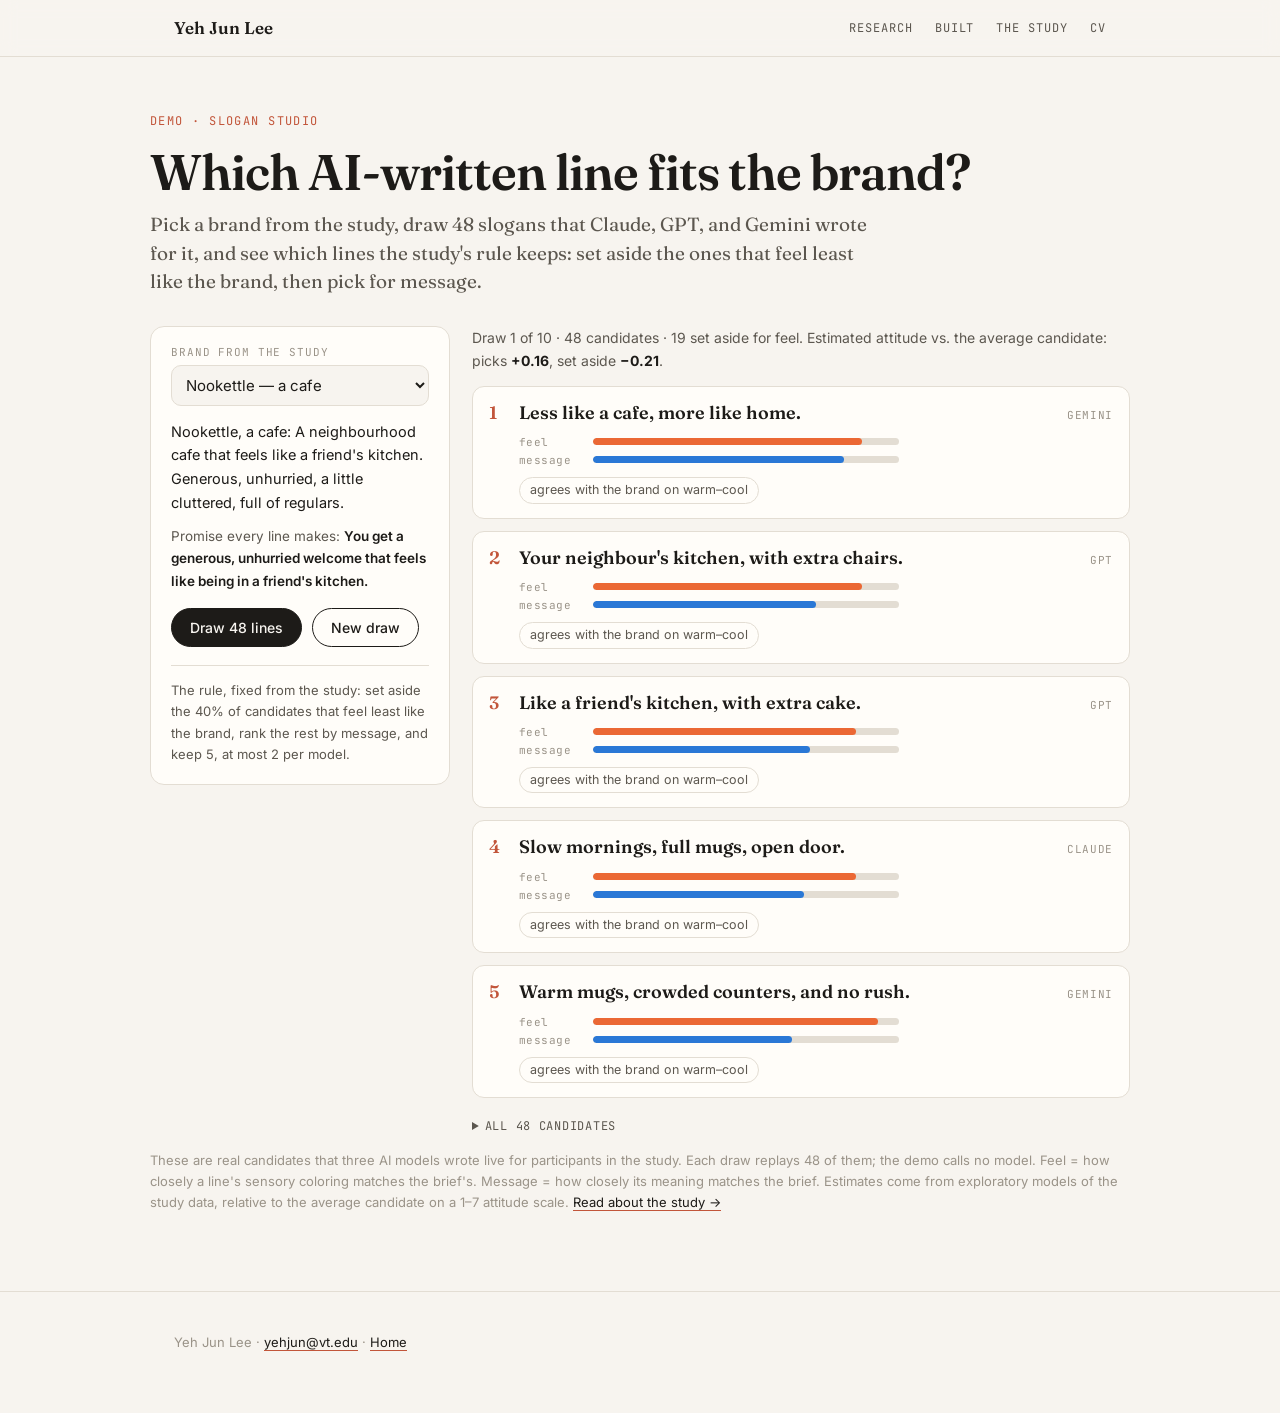
==== studio/index.html @ da09e8ff "Add slogan study note and Slogan Studio demo; drop fragrance count and AI-creativity in-progress ite" ====
<!doctype html>
<html lang="en">
<head>
<meta charset="utf-8"><meta name="viewport" content="width=device-width, initial-scale=1">
<title>Slogan Studio — Yeh Jun Lee</title>
<meta name="description" content="Replay AI-written slogan candidates from a preregistered study and see which ones fit a brand's feel.">
<link rel="preconnect" href="https://fonts.googleapis.com"><link rel="preconnect" href="https://fonts.gstatic.com" crossorigin>
<link href="https://fonts.googleapis.com/css2?family=Fraunces:opsz,wght@9..144,400;9..144,600&family=Inter:wght@400;500;600&family=JetBrains+Mono:wght@400&display=swap" rel="stylesheet">
<link rel="stylesheet" href="../style.css">
<style>
.studio{padding:56px 0 64px}
.studio h1{font-size:clamp(34px,5.4vw,50px);margin-bottom:12px}
.studio .dek{font:400 19px/1.5 Fraunces,serif;color:var(--soft);max-width:720px;margin:0 0 30px}
.lay{display:grid;grid-template-columns:300px 1fr;gap:22px;align-items:start}
@media (max-width:820px){.lay{grid-template-columns:1fr}}
.pane{background:var(--card);border:1px solid var(--line);border-radius:14px;padding:18px 20px}
.pane label{display:block;font:400 11px "JetBrains Mono",monospace;letter-spacing:.08em;text-transform:uppercase;color:var(--faint);margin:0 0 6px}
.pane select{width:100%;font:inherit;font-size:15px;color:var(--ink);background:var(--bg);border:1px solid var(--line);border-radius:10px;padding:9px 10px}
.brief{font-size:14.5px;margin:14px 0 0;color:var(--ink)}
.promise{font-size:13.5px;color:var(--soft);margin:10px 0 0}
.promise b{font-weight:600;color:var(--ink)}
.acts{display:flex;gap:10px;flex-wrap:wrap;margin-top:16px}
.acts .btn{cursor:pointer;background:transparent;font-family:inherit}
.acts .btn.solid{background:var(--ink)}
.rule{font-size:13px;color:var(--soft);border-top:1px solid var(--line);margin-top:18px;padding-top:14px}
.sum{font-size:14px;color:var(--soft);margin:0 0 14px}
.sum b{color:var(--ink)}
.cards{display:grid;gap:12px}
.pick{background:var(--card);border:1px solid var(--line);border-radius:12px;padding:14px 16px}
.pick .top{display:flex;gap:12px;align-items:baseline}
.pick .rk{font:600 18px Fraunces,serif;color:var(--accent);min-width:18px}
.pick .ln{font:600 18px/1.35 Fraunces,serif;flex:1}
.pick .gen{font:400 11px "JetBrains Mono",monospace;color:var(--faint);letter-spacing:.06em;text-transform:uppercase}
.mt{display:grid;grid-template-columns:64px 1fr;gap:4px 10px;align-items:center;margin:10px 0 0 30px;max-width:380px;font:400 11px "JetBrains Mono",monospace;color:var(--faint);letter-spacing:.04em}
.trk{height:7px;border-radius:4px;background:var(--line);position:relative;overflow:hidden}
.fill{position:absolute;left:0;top:0;bottom:0;border-radius:4px}
.fill.feel{background:var(--c2)}.fill.msg{background:var(--c1)}
.chip{display:inline-block;margin:10px 0 0 30px;font-size:12.5px;border-radius:999px;padding:2px 10px;border:1px solid var(--line);color:var(--soft)}
details.all{margin-top:20px}
details.all summary{cursor:pointer;font:400 12px "JetBrains Mono",monospace;letter-spacing:.06em;text-transform:uppercase;color:var(--soft)}
.tw{overflow-x:auto}
.tw table{width:100%;border-collapse:collapse;font-size:14px;margin-top:10px}
.tw th,.tw td{text-align:left;padding:7px 8px;border-bottom:1px solid var(--line);vertical-align:top}
.tw th{font:400 11px "JetBrains Mono",monospace;letter-spacing:.06em;text-transform:uppercase;color:var(--faint);cursor:pointer;white-space:nowrap}
.tw td.n{font:400 13px "JetBrains Mono",monospace;white-space:nowrap}
.tw tr.out td{color:var(--faint)}
.tw tr.pk td:first-child{color:var(--accent);font-weight:600}
.fine{font-size:13px;color:var(--faint);margin-top:16px;line-height:1.6}
.empty{color:var(--soft);font-size:15px}
</style>
</head>
<body>
<nav><div class="wrap">
  <a class="name" href="../">Yeh Jun Lee</a>
  <div class="links"><a href="../#research">Research</a><a href="../#built">Built</a><a href="../writing/slogan-study.html">The study</a><a href="../Lee_YehJun_CV.pdf">CV</a></div>
</div></nav>

<div class="wrap studio">
  <p class="kicker">Demo · Slogan Studio</p>
  <h1>Which AI-written line fits the brand?</h1>
  <p class="dek">Pick a brand from the study, draw 48 slogans that Claude, GPT, and Gemini wrote for it, and see which lines the study's rule keeps: set aside the ones that feel least like the brand, then pick for message.</p>

  <div class="lay">
    <div class="pane">
      <label for="brand">Brand from the study</label>
      <select id="brand"></select>
      <p class="brief" id="brief"></p>
      <p class="promise" id="promise"></p>
      <div class="acts"><button class="btn solid" id="draw">Draw 48 lines</button><button class="btn" id="again">New draw</button></div>
      <div class="rule" id="rule"></div>
    </div>
    <div id="out"><p class="empty">Loading the study's candidate lines…</p></div>
  </div>

  <p class="fine">These are real candidates that three AI models wrote live for participants in the study. Each draw replays 48 of them; the demo calls no model. Feel = how closely a line's sensory coloring matches the brief's. Message = how closely its meaning matches the brief. Estimates come from exploratory models of the study data, relative to the average candidate on a 1–7 attitude scale. <a class="inline" href="../writing/slogan-study.html">Read about the study →</a></p>
</div>

<footer><div class="wrap">Yeh Jun Lee · <a class="inline" href="mailto:yehjun@vt.edu">yehjun@vt.edu</a> · <a class="inline" href="../">Home</a></div></footer>

<script>
const $ = s => document.querySelector(s);
const esc = s => String(s).replace(/[&<>"']/g, c => ({"&":"&amp;","<":"&lt;",">":"&gt;",'"':"&quot;","'":"&#39;"}[c]));
const f2 = x => (x >= 0 ? "+" : "−") + Math.abs(x).toFixed(2);
const GEN = {gpt: "GPT", claude: "Claude", gemini: "Gemini"};
let D, B, drawNo = 0, sortKey = "feel";

const mean = a => a.reduce((s, x) => s + x, 0) / Math.max(1, a.length);
const sd = a => { const m = mean(a); return Math.sqrt(mean(a.map(x => (x - m) ** 2))) || 1; };
const bar = (cls, frac) => `<div class="trk"><div class="fill ${cls}" style="width:${Math.max(2, Math.min(100, frac * 100)).toFixed(0)}%"></div></div>`;
const meters = c => `<div class="mt"><span>feel</span>${bar("feel", (c.p + 1) / 2)}<span>message</span>${bar("msg", c.s / 0.7)}</div>`;

function build(d) {
  const R = D.rule, C = d.idx.map(i => ({...B.lines[i]}));
  const P = C.map(c => c.p), S = C.map(c => c.s), mp = mean(P), sp = sd(P), ms = mean(S), ss = sd(S);
  C.forEach(c => { const zp = (c.p - mp) / sp, zs = (c.s - ms) / ss;
    c.out = c.p < d.cut; c.ex = R.b_low * Math.min(zp, 0) + R.b_high * Math.max(zp, 0) + R.b_sem * zs; });
  d.picked.forEach((i, r) => { C[i].rank = r + 1; });
  return C;
}
function chip(c) { const a = c.ax.slice().sort((x, y) => Math.abs(y[1]) - Math.abs(x[1]))[0];
  return `<span class="chip">${a[1] >= 0 ? "agrees" : "clashes"} with the brand on ${esc(a[0])}</span>`; }
function render() {
  const d = B.draws[drawNo % B.draws.length], C = build(d), P = d.picked.map(i => C[i]);
  const exP = mean(P.map(c => c.ex)), exO = mean(C.filter(c => c.out).map(c => c.ex)), nOut = C.filter(c => c.out).length;
  let h = `<p class="sum">Draw ${drawNo % B.draws.length + 1} of ${B.draws.length} · ${C.length} candidates · ${nOut} set aside for feel. Estimated attitude vs. the average candidate: picks <b>${f2(exP)}</b>, set aside <b>${f2(exO)}</b>.</p><div class="cards">`;
  h += P.map(c => `<div class="pick"><div class="top"><span class="rk">${c.rank}</span><span class="ln">${esc(c.t)}</span><span class="gen">${GEN[c.g] || esc(c.g)}</span></div>${meters(c)}${chip(c)}</div>`).join("");
  h += `</div><details class="all"><summary>All ${C.length} candidates</summary><div class="tw"><table id="tbl"></table></div></details>`;
  $("#out").innerHTML = h; table(C);
}
function table(C) {
  const key = {feel: "p", message: "s"}[sortKey], rows = C.slice().sort((a, b) => b[key] - a[key]);
  let h = `<tr><th></th><th>line</th><th data-k="feel">feel</th><th data-k="message">message</th></tr>`;
  for (const c of rows) h += `<tr class="${c.out ? "out" : ""} ${c.rank ? "pk" : ""}"><td>${c.rank || (c.out ? "×" : "")}</td><td>${esc(c.t)} <span class="tag">${GEN[c.g] || esc(c.g)}</span></td><td class="n">${f2(c.p)}</td><td class="n">${c.s.toFixed(2)}</td></tr>`;
  $("#tbl").innerHTML = h;
  document.querySelectorAll("#tbl th[data-k]").forEach(th => th.onclick = () => { sortKey = th.dataset.k; table(C); });
}
function pickBrand() {
  B = D.briefs.find(b => b.id === $("#brand").value); drawNo = 0;
  $("#brief").textContent = `${B.brand}, ${B.category}: ${B.brief}`;
  $("#promise").innerHTML = `Promise every line makes: <b>${esc(B.promise)}</b>`;
}
fetch("studio-data.json").then(r => r.json()).then(j => {
  D = j; const R = D.rule;
  for (const b of D.briefs) $("#brand").insertAdjacentHTML("beforeend", `<option value="${b.id}">${esc(b.brand)} — ${esc(b.category)}</option>`);
  $("#rule").textContent = `The rule, fixed from the study: set aside the ${Math.round(R.screen_frac * 100)}% of candidates that feel least like the brand, rank the rest by message, and keep ${R.k}, at most ${R.cap_per_gen} per model.`;
  $("#brand").onchange = () => { pickBrand(); render(); };
  $("#draw").onclick = () => { render(); };
  $("#again").onclick = () => { drawNo += 1; render(); };
  pickBrand(); render();
}).catch(() => { $("#out").innerHTML = `<p class="empty">The study data could not be loaded. Please reload the page.</p>`; });
</script>
</body>
</html>
---- style.css ----
:root{--c1:#2a78d6;--c2:#eb6834;--bg:#f7f4ef;--ink:#1d1b18;--soft:#5c574f;--faint:#9a9388;--line:#e3ddd3;--card:#fffdf9;--accent:#c2553a}
@media (prefers-color-scheme:dark){:root{--c1:#3987e5;--c2:#d95926;--bg:#1c1a17;--ink:#f1ece4;--soft:#b5ada1;--faint:#7d766c;--line:#34302a;--card:#24211d;--accent:#e07a5c}}
*{box-sizing:border-box}
html{scroll-behavior:smooth}
body{margin:0;background:var(--bg);color:var(--ink);font:16px/1.65 Inter,system-ui,-apple-system,sans-serif;-webkit-font-smoothing:antialiased}
.wrap{max-width:980px;margin:0 auto;padding:0 24px}
nav{position:sticky;top:0;z-index:5;background:color-mix(in srgb,var(--bg) 88%,transparent);backdrop-filter:blur(8px);border-bottom:1px solid var(--line)}
nav .wrap{display:flex;justify-content:space-between;align-items:center;height:56px}
nav .name{white-space:nowrap;font-family:Fraunces,serif;font-weight:600;font-size:17px;color:var(--ink);text-decoration:none}
nav .links{display:flex;gap:22px;flex-wrap:wrap}
nav .links a{font:400 12px/1 "JetBrains Mono",monospace;letter-spacing:.08em;text-transform:uppercase;color:var(--soft);text-decoration:none}
nav .links a:hover{color:var(--accent)}
header{padding:88px 0 56px}
.kicker{font:400 12px "JetBrains Mono",monospace;letter-spacing:.12em;text-transform:uppercase;color:var(--accent);margin:0 0 18px}
h1{font:600 clamp(40px,7vw,68px)/1.02 Fraunces,serif;margin:0 0 22px;letter-spacing:-.02em}
.lede{font:400 clamp(19px,2.4vw,23px)/1.5 Fraunces,serif;color:var(--soft);max-width:680px;margin:0 0 30px}
.lede em{color:var(--ink);font-style:italic}
.meta{display:flex;gap:12px;flex-wrap:wrap}
.btn{display:inline-block;padding:10px 18px;border:1px solid var(--ink);border-radius:999px;color:var(--ink);text-decoration:none;font-size:14px;font-weight:500}
.btn.solid{background:var(--ink);color:var(--bg)}
.btn:hover{border-color:var(--accent);color:var(--accent)}.btn.solid:hover{background:var(--accent);color:#fff}
section{scroll-margin-top:64px;padding:56px 0;border-top:1px solid var(--line)}
h2{font:400 12px "JetBrains Mono",monospace;letter-spacing:.12em;text-transform:uppercase;color:var(--faint);margin:0 0 28px}
h3{font:600 22px/1.3 Fraunces,serif;margin:0 0 8px}
p{margin:0 0 14px}
.muted{color:var(--soft)}
.tag{font:400 12px "JetBrains Mono",monospace;color:var(--faint);letter-spacing:.04em}
.paper{max-width:760px}
.paper .tag{display:block;margin-bottom:12px}
.stats{display:flex;gap:28px;flex-wrap:wrap;margin:22px 0 4px}
.stat b{display:block;font:600 26px Fraunces,serif}.stat span{font-size:13px;color:var(--soft)}
.grid{display:grid;grid-template-columns:repeat(auto-fit,minmax(280px,1fr));gap:22px}
.card{background:var(--card);border:1px solid var(--line);border-radius:14px;overflow:hidden;text-decoration:none;color:var(--ink);display:flex;flex-direction:column;transition:transform .2s,border-color .2s}
.card:hover{transform:translateY(-3px);border-color:var(--accent)}
.card img{width:100%;aspect-ratio:14/9;object-fit:cover;object-position:top;display:block;border-bottom:1px solid var(--line)}
.card .body{padding:18px 20px 22px}
.card h3{font-size:19px}
.card p{font-size:14.5px;color:var(--soft);margin:0 0 10px}
.card .go{font:400 12px "JetBrains Mono",monospace;color:var(--accent)}
.gallery{display:grid;grid-template-columns:repeat(4,1fr);gap:14px;margin-top:8px}
.gallery figure{margin:0}
.gallery img{width:100%;aspect-ratio:1;object-fit:cover;border-radius:10px;display:block}
.gallery figcaption{font:italic 400 15px Fraunces,serif;color:var(--soft);margin-top:8px;text-align:center}
.list{list-style:none;padding:0;margin:0}
.list li{padding:12px 0;border-bottom:1px solid var(--line);display:grid;grid-template-columns:1fr auto;gap:16px}
.list li:last-child{border-bottom:0}
.list .yr{font:400 13px "JetBrains Mono",monospace;color:var(--faint);white-space:nowrap}
.two{display:grid;grid-template-columns:1fr 1fr;gap:40px}
footer{padding:40px 0 60px;border-top:1px solid var(--line);color:var(--faint);font-size:13px}
a.inline{color:var(--ink);text-decoration-color:var(--accent);text-underline-offset:3px}
@media (max-width:720px){.gallery{grid-template-columns:repeat(2,1fr)}.two{grid-template-columns:1fr;gap:28px}nav .links{gap:14px}nav .links a:not(:last-child){display:none}header{padding:56px 0 40px}.list li{grid-template-columns:1fr}}

/* ---- writing ---- */
.post{max-width:700px;margin:0 auto;padding:72px 0 40px}
.post .kicker{margin-bottom:14px}
.post h1{font-size:clamp(34px,5.4vw,50px);margin-bottom:16px}
.post .dek{font:400 21px/1.5 Fraunces,serif;color:var(--soft);margin:0 0 14px}
.post .byline{font:400 12px "JetBrains Mono",monospace;color:var(--faint);letter-spacing:.06em;margin:0 0 44px;padding-bottom:28px;border-bottom:1px solid var(--line)}
.post p{font-size:17.5px;line-height:1.75;margin:0 0 22px}
.post h2{font:600 26px/1.3 Fraunces,serif;color:var(--ink);letter-spacing:0;text-transform:none;margin:48px 0 16px}
.post h3{font-size:20px;margin:30px 0 10px}
.post blockquote{margin:30px 0;padding:4px 0 4px 22px;border-left:3px solid var(--accent);font:italic 400 21px/1.5 Fraunces,serif;color:var(--ink)}
.post .formula{font:400 16px "JetBrains Mono",monospace;background:var(--card);border:1px solid var(--line);border-radius:10px;padding:16px 20px;margin:24px 0;overflow-x:auto}
.post ul,.post ol{padding-left:22px;margin:0 0 22px}.post li{font-size:17px;line-height:1.7;margin-bottom:8px}
.post .note{font-size:14.5px;color:var(--soft);background:var(--card);border:1px solid var(--line);border-radius:10px;padding:16px 20px;margin:32px 0}
.post .sources{font-size:14px;color:var(--soft);border-top:1px solid var(--line);margin-top:48px;padding-top:20px}
.post .sources a{color:var(--soft)}
.post a{color:var(--ink);text-decoration-color:var(--accent);text-underline-offset:3px}
.back{font:400 12px "JetBrains Mono",monospace;letter-spacing:.08em;text-transform:uppercase;color:var(--soft);text-decoration:none}
.back:hover{color:var(--accent)}
.writing a.entry{display:block;padding:22px 0;border-bottom:1px solid var(--line);text-decoration:none;color:var(--ink)}
.writing a.entry:last-child{border-bottom:0}
.writing a.entry h3{margin:6px 0 6px;transition:color .2s}
.writing a.entry:hover h3{color:var(--accent)}
.writing a.entry p{color:var(--soft);margin:0;font-size:15.5px}

/* ---- concepts gallery ---- */
.feature{display:grid;grid-template-columns:1.05fr 1fr;gap:36px;align-items:center;margin:30px 0 40px}
.feature img{width:100%;border-radius:16px;display:block}
.feature h3{font-size:26px;margin:8px 0 10px}
.bars{display:grid;gap:9px;margin-top:10px}
.bars div{display:grid;grid-template-columns:86px 1fr 30px;align-items:center;gap:12px;font-size:14px}
.bars span{color:var(--soft)}
.bars i{display:block;height:8px;border-radius:99px;background:linear-gradient(90deg,#e9a23b,var(--accent));width:calc(var(--v) * 1%);}
.bars b{font:400 13px "JetBrains Mono",monospace;color:var(--soft)}
.pairs{display:grid;grid-template-columns:1fr 1fr;gap:26px;margin-bottom:34px}
.pair{margin:0}
.pair div{display:grid;grid-template-columns:1fr 1fr;gap:8px}
.pair img{width:100%;aspect-ratio:1;object-fit:cover;border-radius:10px;display:block}
.pair figcaption{font-size:14.5px;color:var(--soft);margin-top:10px;line-height:1.55}
.pair figcaption b{color:var(--ink);font-family:Fraunces,serif;font-weight:600}
@media (max-width:720px){.feature,.pairs{grid-template-columns:1fr;gap:22px}}

/* figures and charts */
.fig{margin:30px -40px 34px}
.fig .row{display:grid;grid-template-columns:1fr 1fr;gap:14px}
.fig img{width:100%;display:block;border-radius:12px;border:1px solid var(--line);background:#fff}
.fig .lab{font:400 11px "JetBrains Mono",monospace;letter-spacing:.08em;text-transform:uppercase;color:var(--faint);margin-top:8px}
.fig figcaption{font-size:14.5px;color:var(--soft);margin-top:12px;line-height:1.6;padding:0 40px}
.chart{background:var(--card);border:1px solid var(--line);border-radius:14px;padding:22px 24px 16px;margin:30px -40px 34px}
.chart .ctitle{font:600 17px/1.35 Inter,sans-serif;margin:0 0 4px}
.chart .csub{font-size:13.5px;color:var(--soft);margin:0 0 12px}
.chart figcaption{font-size:14px;color:var(--soft);margin-top:10px;line-height:1.6}
.chart svg{width:100%;height:auto;display:block;overflow:visible}
.clegend{display:flex;gap:18px;flex-wrap:wrap;font-size:13px;color:var(--soft);margin:4px 0 10px}
.clegend i{display:inline-block;width:11px;height:11px;border-radius:3px;margin-right:7px;vertical-align:-1px}
.clegend i.s0,.cbar.s0{background:var(--c1);fill:var(--c1)}
.clegend i.s1,.cbar.s1{background:var(--c2);fill:var(--c2)}
.cpanels{display:grid;grid-template-columns:repeat(auto-fit,minmax(130px,1fr));gap:10px 18px}
.cpt{font:600 13.5px Inter,sans-serif;text-align:center}.cps{font-size:12px;color:var(--faint);text-align:center}
.cfoot{font:400 11.5px "JetBrains Mono",monospace;color:var(--soft);text-align:center;margin-top:2px}
.ct{font:400 11.5px Inter,sans-serif;fill:var(--soft)}.cs{font:400 11px Inter,sans-serif;fill:var(--faint)}
.cl{font:500 13px Inter,sans-serif;fill:var(--ink)}.cval{font:600 12.5px Inter,sans-serif;fill:var(--ink)}
.cbase{stroke:var(--faint);stroke-width:1}.cgrid{stroke:var(--line);stroke-width:1}.czero{stroke:var(--faint);stroke-width:1;stroke-dasharray:3 3}
.cci{stroke:var(--c1);stroke-width:2;stroke-linecap:round}.cdot{fill:var(--c1);stroke:var(--card);stroke-width:2}
.cci.m{stroke:var(--faint)}.cdot.m{fill:var(--faint)}
.cband{fill:var(--c1);opacity:.14}.cline{fill:none;stroke:var(--c1);stroke-width:2}.ccross{stroke:var(--faint);stroke-width:1}
.chit{fill:transparent;cursor:crosshair}
.ctip{position:fixed;z-index:50;display:none;pointer-events:none;background:var(--ink);color:var(--bg);font:400 12.5px/1.45 Inter,sans-serif;padding:8px 11px;border-radius:8px;max-width:260px;box-shadow:0 4px 18px rgba(0,0,0,.18)}
.ctable{margin-top:10px;font-size:13px}.ctable summary{cursor:pointer;color:var(--faint);font:400 11px "JetBrains Mono",monospace;letter-spacing:.06em;text-transform:uppercase}
.ctable table{margin-top:10px}
.diagram{background:var(--card);border:1px solid var(--line);border-radius:14px;padding:22px 24px;margin:30px -40px 34px}
.diagram svg{width:100%;height:auto;display:block}
.diagram figcaption{font-size:14px;color:var(--soft);margin-top:12px;line-height:1.6}
.d-box{fill:var(--bg);stroke:var(--line);stroke-width:1.5}.d-hot{fill:var(--bg);stroke:var(--c1);stroke-width:2}.d-warm{fill:var(--bg);stroke:var(--c2);stroke-width:2}
.d-t{font:500 13.5px Inter,sans-serif;fill:var(--ink)}.d-s{font:400 11.5px Inter,sans-serif;fill:var(--soft)}.d-m{font:400 11px "JetBrains Mono",monospace;fill:var(--soft)}
.d-a{stroke:var(--faint);stroke-width:1.5;fill:none}.d-ah{fill:var(--faint)}
.d-c1{fill:var(--c1)}.d-c2{fill:var(--c2)}.d-s1{stroke:var(--c1)}.d-s2{stroke:var(--c2)}
.cards3{display:grid;grid-template-columns:repeat(3,1fr);gap:12px;margin:24px 0}
.cards3>div{background:var(--card);border:1px solid var(--line);border-radius:12px;padding:16px 18px;font-size:14.5px;color:var(--soft);line-height:1.55}
.cards3 b{display:block;color:var(--ink);font-size:15px;margin-bottom:6px}
@media (max-width:820px){.fig,.chart,.diagram{margin:26px 0}.fig figcaption{padding:0}.cards3{grid-template-columns:1fr}}
@media (max-width:520px){.fig .row{grid-template-columns:1fr}.chart,.diagram{padding:16px 14px}}
.post table{width:100%;border-collapse:collapse;font-size:15px;margin:10px 0 24px}
.post th,.post td{text-align:left;padding:10px 10px;border-bottom:1px solid var(--line);vertical-align:top}
.post th{font:400 11px "JetBrains Mono",monospace;letter-spacing:.08em;text-transform:uppercase;color:var(--faint)}
.post .ctable table{font-size:13px}.post .ctable td{padding:6px 8px}
.tablewrap{overflow-x:auto}
.hero{display:grid;grid-template-columns:1.3fr .85fr;gap:48px;align-items:center}
.hero h1{font-size:clamp(38px,5.4vw,58px)}
.hero-photo{margin:0}
.hero-photo img{width:100%;aspect-ratio:4/5;object-fit:cover;border-radius:16px;display:block}
.talk-photos{display:grid;grid-template-columns:repeat(3,1fr);gap:12px}
.talk-photos img{width:100%;aspect-ratio:3/2;object-fit:cover;border-radius:10px;display:block}
.photo-cap{font:italic 400 15px Fraunces,serif;color:var(--soft);margin:10px 0 28px}
@media (max-width:820px){.hero{grid-template-columns:1fr;gap:32px}.hero-photo{max-width:420px}}
@media (max-width:600px){.talk-photos{grid-template-columns:1fr 1fr}.talk-photos img:first-child{grid-column:1/-1}}

/* ---- scannable lists ---- */
.pts{list-style:none;padding:0;margin:18px 0 6px}
.pts li{display:grid;grid-template-columns:96px 1fr;gap:16px;padding:11px 0;border-top:1px solid var(--line)}
.pts li:last-child{border-bottom:1px solid var(--line)}
.pts b{font:400 11.5px/2 "JetBrains Mono",monospace;letter-spacing:.1em;text-transform:uppercase;color:var(--accent)}
.ip{list-style:none;padding:0;margin:0}
.ip>li{padding:12px 0;border-bottom:1px solid var(--line);font-size:15px;color:var(--soft)}
.ip>li:first-child{padding-top:0}
.ip>li:last-child{border-bottom:0}
.ip{max-width:760px}
.ip .row{display:flex;justify-content:space-between;align-items:baseline;gap:16px;margin-bottom:2px}
.ip .row b{color:var(--ink);font-size:16px;font-weight:600}
.ip .row a{font:400 12px "JetBrains Mono",monospace;color:var(--accent);text-decoration:none;white-space:nowrap}
.ip .row a:hover{text-decoration:underline}
.ip .row b .tag{font-weight:400;margin-left:6px}
.ip ul{margin:6px 0 0;padding-left:18px}
.ip ul li{margin:3px 0}
.ip ul li::marker{color:var(--accent)}
.writing a.entry{padding:16px 0}
.writing a.entry h3{margin:4px 0 0}
@media (max-width:600px){.pts li{grid-template-columns:1fr;gap:2px}}

.spot{margin-top:30px;padding:20px 22px;background:var(--card);border:1px solid var(--line);border-radius:14px}.spot .tag{margin-bottom:8px}.spot h3{margin-bottom:6px}.spot p{font-size:15.5px}.spot .meta{margin-top:12px}
@media (min-width:760px){#built .grid{grid-template-columns:1fr 1fr}}
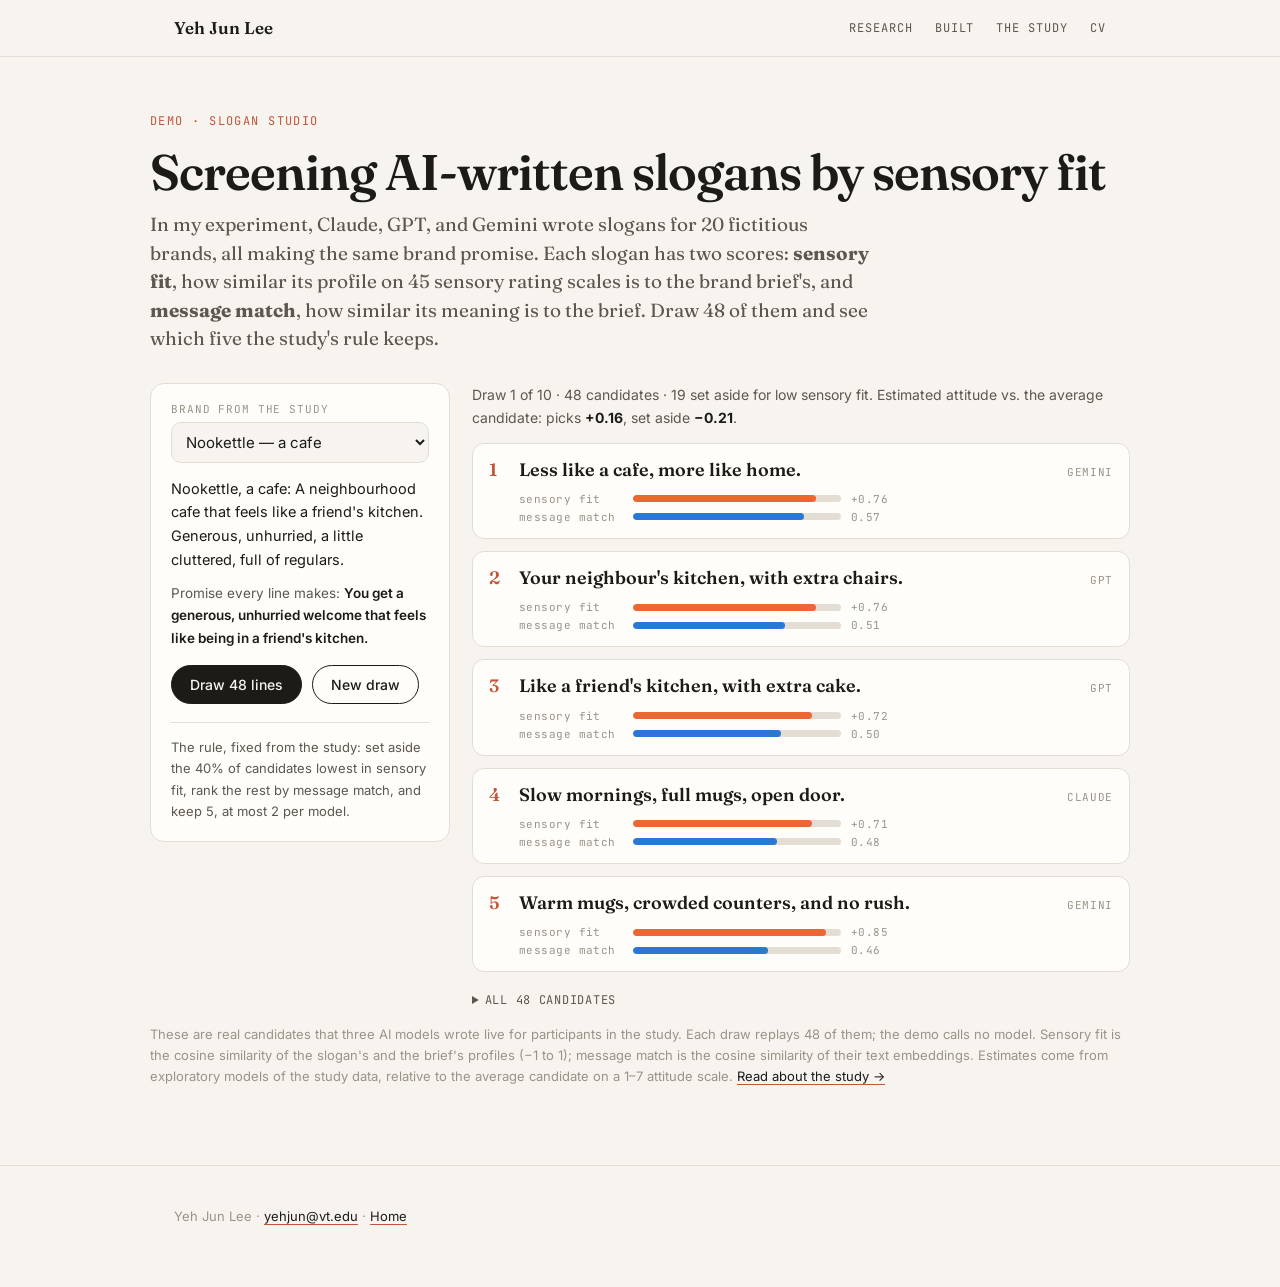
==== commit 0fb8e418: "Rewrite slogan study note and demo in plain research terms Ground the note in prior work (semantic d" ====
--- a/studio/index.html
+++ b/studio/index.html
@@ -3,7 +3,7 @@
 <head>
 <meta charset="utf-8"><meta name="viewport" content="width=device-width, initial-scale=1">
 <title>Slogan Studio — Yeh Jun Lee</title>
-<meta name="description" content="Replay AI-written slogan candidates from a preregistered study and see which ones fit a brand's feel.">
+<meta name="description" content="Replay AI-written slogan candidates from a preregistered study and see how a screening rule based on sensory fit ranks them.">
 <link rel="preconnect" href="https://fonts.googleapis.com"><link rel="preconnect" href="https://fonts.gstatic.com" crossorigin>
 <link href="https://fonts.googleapis.com/css2?family=Fraunces:opsz,wght@9..144,400;9..144,600&family=Inter:wght@400;500;600&family=JetBrains+Mono:wght@400&display=swap" rel="stylesheet">
 <link rel="stylesheet" href="../style.css">
@@ -31,7 +31,7 @@
 .pick .rk{font:600 18px Fraunces,serif;color:var(--accent);min-width:18px}
 .pick .ln{font:600 18px/1.35 Fraunces,serif;flex:1}
 .pick .gen{font:400 11px "JetBrains Mono",monospace;color:var(--faint);letter-spacing:.06em;text-transform:uppercase}
-.mt{display:grid;grid-template-columns:64px 1fr;gap:4px 10px;align-items:center;margin:10px 0 0 30px;max-width:380px;font:400 11px "JetBrains Mono",monospace;color:var(--faint);letter-spacing:.04em}
+.mt{display:grid;grid-template-columns:104px 1fr 48px;gap:4px 10px;align-items:center;margin:10px 0 0 30px;max-width:380px;font:400 11px "JetBrains Mono",monospace;color:var(--faint);letter-spacing:.04em}
 .trk{height:7px;border-radius:4px;background:var(--line);position:relative;overflow:hidden}
 .fill{position:absolute;left:0;top:0;bottom:0;border-radius:4px}
 .fill.feel{background:var(--c2)}.fill.msg{background:var(--c1)}
@@ -57,8 +57,8 @@
 
 <div class="wrap studio">
   <p class="kicker">Demo · Slogan Studio</p>
-  <h1>Which AI-written line fits the brand?</h1>
-  <p class="dek">Pick a brand from the study, draw 48 slogans that Claude, GPT, and Gemini wrote for it, and see which lines the study's rule keeps: set aside the ones that feel least like the brand, then pick for message.</p>
+  <h1>Screening AI-written slogans by sensory fit</h1>
+  <p class="dek">In my experiment, Claude, GPT, and Gemini wrote slogans for 20 fictitious brands, all making the same brand promise. Each slogan has two scores: <b>sensory fit</b>, how similar its profile on 45 sensory rating scales is to the brand brief's, and <b>message match</b>, how similar its meaning is to the brief. Draw 48 of them and see which five the study's rule keeps.</p>
 
   <div class="lay">
     <div class="pane">
@@ -72,7 +72,7 @@
     <div id="out"><p class="empty">Loading the study's candidate lines…</p></div>
   </div>
 
-  <p class="fine">These are real candidates that three AI models wrote live for participants in the study. Each draw replays 48 of them; the demo calls no model. Feel = how closely a line's sensory coloring matches the brief's. Message = how closely its meaning matches the brief. Estimates come from exploratory models of the study data, relative to the average candidate on a 1–7 attitude scale. <a class="inline" href="../writing/slogan-study.html">Read about the study →</a></p>
+  <p class="fine">These are real candidates that three AI models wrote live for participants in the study. Each draw replays 48 of them; the demo calls no model. Sensory fit is the cosine similarity of the slogan's and the brief's profiles (−1 to 1); message match is the cosine similarity of their text embeddings. Estimates come from exploratory models of the study data, relative to the average candidate on a 1–7 attitude scale. <a class="inline" href="../writing/slogan-study.html">Read about the study →</a></p>
 </div>
 
 <footer><div class="wrap">Yeh Jun Lee · <a class="inline" href="mailto:yehjun@vt.edu">yehjun@vt.edu</a> · <a class="inline" href="../">Home</a></div></footer>
@@ -87,7 +87,7 @@
 const mean = a => a.reduce((s, x) => s + x, 0) / Math.max(1, a.length);
 const sd = a => { const m = mean(a); return Math.sqrt(mean(a.map(x => (x - m) ** 2))) || 1; };
 const bar = (cls, frac) => `<div class="trk"><div class="fill ${cls}" style="width:${Math.max(2, Math.min(100, frac * 100)).toFixed(0)}%"></div></div>`;
-const meters = c => `<div class="mt"><span>feel</span>${bar("feel", (c.p + 1) / 2)}<span>message</span>${bar("msg", c.s / 0.7)}</div>`;
+const meters = c => `<div class="mt"><span>sensory fit</span>${bar("feel", (c.p + 1) / 2)}<span>${f2(c.p)}</span><span>message match</span>${bar("msg", c.s / 0.7)}<span>${c.s.toFixed(2)}</span></div>`;
 
 function build(d) {
   const R = D.rule, C = d.idx.map(i => ({...B.lines[i]}));
@@ -97,19 +97,17 @@
   d.picked.forEach((i, r) => { C[i].rank = r + 1; });
   return C;
 }
-function chip(c) { const a = c.ax.slice().sort((x, y) => Math.abs(y[1]) - Math.abs(x[1]))[0];
-  return `<span class="chip">${a[1] >= 0 ? "agrees" : "clashes"} with the brand on ${esc(a[0])}</span>`; }
 function render() {
   const d = B.draws[drawNo % B.draws.length], C = build(d), P = d.picked.map(i => C[i]);
   const exP = mean(P.map(c => c.ex)), exO = mean(C.filter(c => c.out).map(c => c.ex)), nOut = C.filter(c => c.out).length;
-  let h = `<p class="sum">Draw ${drawNo % B.draws.length + 1} of ${B.draws.length} · ${C.length} candidates · ${nOut} set aside for feel. Estimated attitude vs. the average candidate: picks <b>${f2(exP)}</b>, set aside <b>${f2(exO)}</b>.</p><div class="cards">`;
-  h += P.map(c => `<div class="pick"><div class="top"><span class="rk">${c.rank}</span><span class="ln">${esc(c.t)}</span><span class="gen">${GEN[c.g] || esc(c.g)}</span></div>${meters(c)}${chip(c)}</div>`).join("");
+  let h = `<p class="sum">Draw ${drawNo % B.draws.length + 1} of ${B.draws.length} · ${C.length} candidates · ${nOut} set aside for low sensory fit. Estimated attitude vs. the average candidate: picks <b>${f2(exP)}</b>, set aside <b>${f2(exO)}</b>.</p><div class="cards">`;
+  h += P.map(c => `<div class="pick"><div class="top"><span class="rk">${c.rank}</span><span class="ln">${esc(c.t)}</span><span class="gen">${GEN[c.g] || esc(c.g)}</span></div>${meters(c)}</div>`).join("");
   h += `</div><details class="all"><summary>All ${C.length} candidates</summary><div class="tw"><table id="tbl"></table></div></details>`;
   $("#out").innerHTML = h; table(C);
 }
 function table(C) {
   const key = {feel: "p", message: "s"}[sortKey], rows = C.slice().sort((a, b) => b[key] - a[key]);
-  let h = `<tr><th></th><th>line</th><th data-k="feel">feel</th><th data-k="message">message</th></tr>`;
+  let h = `<tr><th></th><th>line</th><th data-k="feel">sensory fit</th><th data-k="message">message match</th></tr>`;
   for (const c of rows) h += `<tr class="${c.out ? "out" : ""} ${c.rank ? "pk" : ""}"><td>${c.rank || (c.out ? "×" : "")}</td><td>${esc(c.t)} <span class="tag">${GEN[c.g] || esc(c.g)}</span></td><td class="n">${f2(c.p)}</td><td class="n">${c.s.toFixed(2)}</td></tr>`;
   $("#tbl").innerHTML = h;
   document.querySelectorAll("#tbl th[data-k]").forEach(th => th.onclick = () => { sortKey = th.dataset.k; table(C); });
@@ -122,7 +120,7 @@
 fetch("studio-data.json").then(r => r.json()).then(j => {
   D = j; const R = D.rule;
   for (const b of D.briefs) $("#brand").insertAdjacentHTML("beforeend", `<option value="${b.id}">${esc(b.brand)} — ${esc(b.category)}</option>`);
-  $("#rule").textContent = `The rule, fixed from the study: set aside the ${Math.round(R.screen_frac * 100)}% of candidates that feel least like the brand, rank the rest by message, and keep ${R.k}, at most ${R.cap_per_gen} per model.`;
+  $("#rule").textContent = `The rule, fixed from the study: set aside the ${Math.round(R.screen_frac * 100)}% of candidates lowest in sensory fit, rank the rest by message match, and keep ${R.k}, at most ${R.cap_per_gen} per model.`;
   $("#brand").onchange = () => { pickBrand(); render(); };
   $("#draw").onclick = () => { render(); };
   $("#again").onclick = () => { drawNo += 1; render(); };
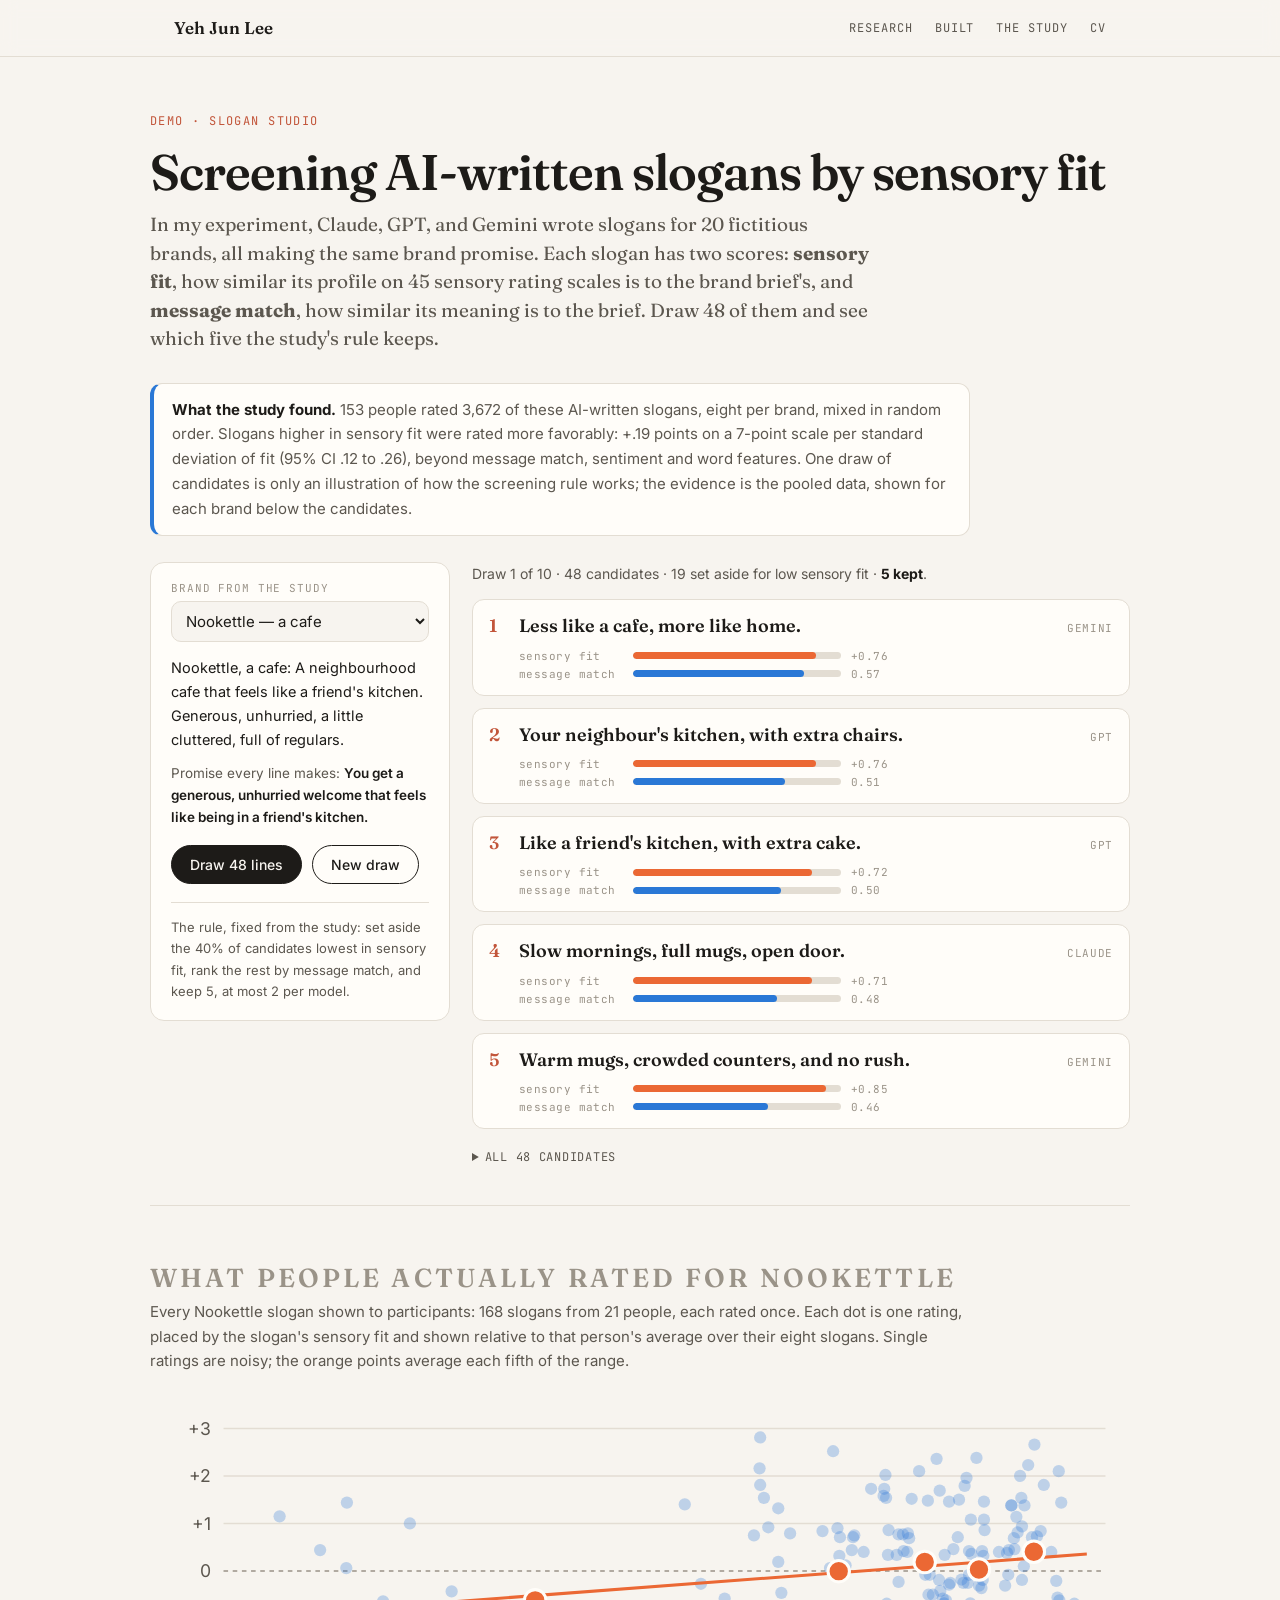
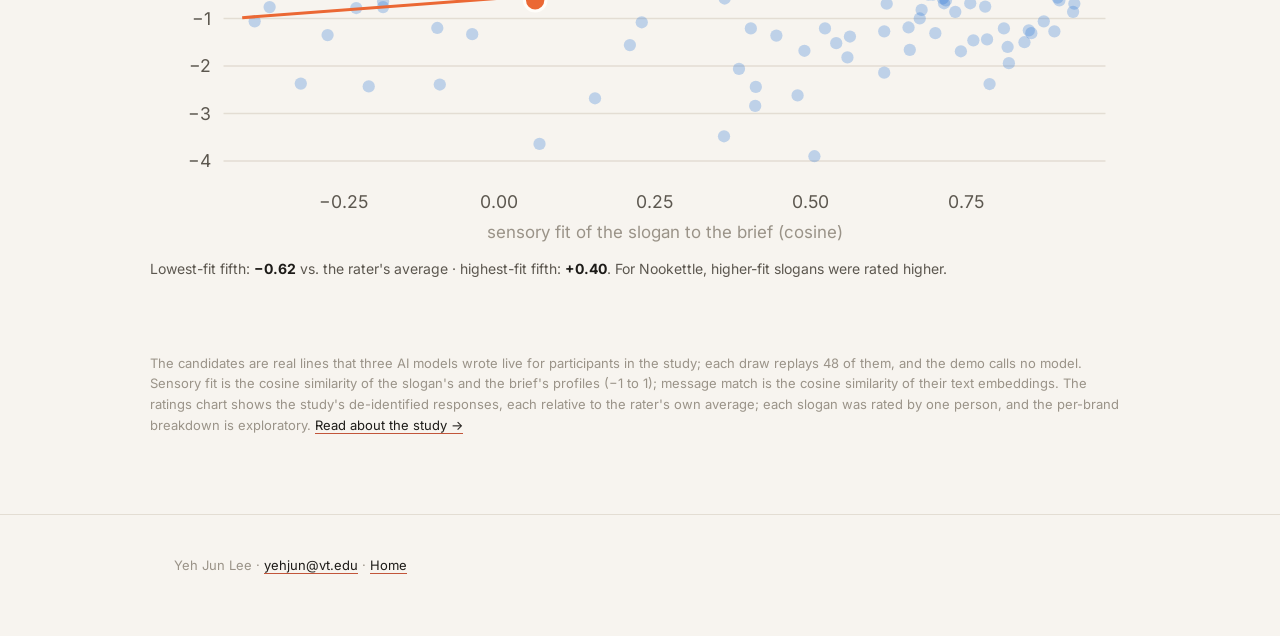
==== commit 3cdfb835: "Slogan study: add control ladder, meaning-held-fixed, list and brand charts; demo shows real ratings" ====
--- a/studio/index.html
+++ b/studio/index.html
@@ -47,6 +47,18 @@
 .tw tr.pk td:first-child{color:var(--accent);font-weight:600}
 .fine{font-size:13px;color:var(--faint);margin-top:16px;line-height:1.6}
 .empty{color:var(--soft);font-size:15px}
+.finding{background:var(--card);border:1px solid var(--line);border-left:4px solid var(--c1);border-radius:12px;padding:14px 18px;margin:0 0 26px;font-size:15px;color:var(--soft);max-width:820px}
+.finding b{color:var(--ink)}
+.rated{margin-top:40px}
+.rated h2{font:600 26px Fraunces,serif;margin:0 0 6px}
+.rated .lead{font-size:15px;color:var(--soft);margin:0 0 14px;max-width:820px}
+.rated svg{width:100%;height:auto;display:block;overflow:visible}
+.rdot{fill:var(--c1);opacity:.28}
+.rdot.on{opacity:1}
+.rbin{fill:var(--c2);stroke:var(--card);stroke-width:2}
+.rline{stroke:var(--c2);stroke-width:2}
+.rsum{font-size:14px;color:var(--soft);margin:10px 0 0}
+.rsum b{color:var(--ink)}
 </style>
 </head>
 <body>
@@ -60,6 +72,8 @@
   <h1>Screening AI-written slogans by sensory fit</h1>
   <p class="dek">In my experiment, Claude, GPT, and Gemini wrote slogans for 20 fictitious brands, all making the same brand promise. Each slogan has two scores: <b>sensory fit</b>, how similar its profile on 45 sensory rating scales is to the brand brief's, and <b>message match</b>, how similar its meaning is to the brief. Draw 48 of them and see which five the study's rule keeps.</p>
 
+  <div class="finding" id="finding"><b>What the study found.</b> 153 people rated 3,672 of these AI-written slogans, eight per brand, mixed in random order. Slogans higher in sensory fit were rated more favorably: +.19 points on a 7-point scale per standard deviation of fit (95% CI .12 to .26), beyond message match, sentiment and word features. One draw of candidates is only an illustration of how the screening rule works; the evidence is the pooled data, shown for each brand below the candidates.</div>
+
   <div class="lay">
     <div class="pane">
       <label for="brand">Brand from the study</label>
@@ -72,7 +86,14 @@
     <div id="out"><p class="empty">Loading the study's candidate lines…</p></div>
   </div>
 
-  <p class="fine">These are real candidates that three AI models wrote live for participants in the study. Each draw replays 48 of them; the demo calls no model. Sensory fit is the cosine similarity of the slogan's and the brief's profiles (−1 to 1); message match is the cosine similarity of their text embeddings. Estimates come from exploratory models of the study data, relative to the average candidate on a 1–7 attitude scale. <a class="inline" href="../writing/slogan-study.html">Read about the study →</a></p>
+  <section class="rated">
+    <h2 id="rtitle">What people actually rated</h2>
+    <p class="lead" id="rlead"></p>
+    <div id="rchart"></div>
+    <p class="rsum" id="rsum"></p>
+  </section>
+
+  <p class="fine">The candidates are real lines that three AI models wrote live for participants in the study; each draw replays 48 of them, and the demo calls no model. Sensory fit is the cosine similarity of the slogan's and the brief's profiles (−1 to 1); message match is the cosine similarity of their text embeddings. The ratings chart shows the study's de-identified responses, each relative to the rater's own average; each slogan was rated by one person, and the per-brand breakdown is exploratory. <a class="inline" href="../writing/slogan-study.html">Read about the study →</a></p>
 </div>
 
 <footer><div class="wrap">Yeh Jun Lee · <a class="inline" href="mailto:yehjun@vt.edu">yehjun@vt.edu</a> · <a class="inline" href="../">Home</a></div></footer>
@@ -99,8 +120,8 @@
 }
 function render() {
   const d = B.draws[drawNo % B.draws.length], C = build(d), P = d.picked.map(i => C[i]);
-  const exP = mean(P.map(c => c.ex)), exO = mean(C.filter(c => c.out).map(c => c.ex)), nOut = C.filter(c => c.out).length;
-  let h = `<p class="sum">Draw ${drawNo % B.draws.length + 1} of ${B.draws.length} · ${C.length} candidates · ${nOut} set aside for low sensory fit. Estimated attitude vs. the average candidate: picks <b>${f2(exP)}</b>, set aside <b>${f2(exO)}</b>.</p><div class="cards">`;
+  const nOut = C.filter(c => c.out).length;
+  let h = `<p class="sum">Draw ${drawNo % B.draws.length + 1} of ${B.draws.length} · ${C.length} candidates · ${nOut} set aside for low sensory fit · <b>${P.length} kept</b>.</p><div class="cards">`;
   h += P.map(c => `<div class="pick"><div class="top"><span class="rk">${c.rank}</span><span class="ln">${esc(c.t)}</span><span class="gen">${GEN[c.g] || esc(c.g)}</span></div>${meters(c)}</div>`).join("");
   h += `</div><details class="all"><summary>All ${C.length} candidates</summary><div class="tw"><table id="tbl"></table></div></details>`;
   $("#out").innerHTML = h; table(C);
@@ -117,14 +138,54 @@
   $("#brief").textContent = `${B.brand}, ${B.category}: ${B.brief}`;
   $("#promise").innerHTML = `Promise every line makes: <b>${esc(B.promise)}</b>`;
 }
+
+// Real responses for the selected brand: each dot is one slogan rated by one person, relative to that person's own average.
+let RT, tipEl;
+const NS = 'http://www.w3.org/2000/svg';
+const sv = (tag, a, p) => { const e = document.createElementNS(NS, tag); for (const k in a) e.setAttribute(k, a[k]); if (p) p.appendChild(e); return e; };
+function tip(e, html) {
+  if (!tipEl) { tipEl = document.createElement('div'); tipEl.className = 'ctip'; document.body.appendChild(tipEl); }
+  tipEl.innerHTML = html; tipEl.style.display = 'block';
+  const w = tipEl.offsetWidth, hh = tipEl.offsetHeight; let x = e.clientX + 14, y = e.clientY + 14;
+  if (x + w > innerWidth - 8) x = e.clientX - w - 14; if (y + hh > innerHeight - 8) y = e.clientY - hh - 14;
+  tipEl.style.left = x + 'px'; tipEl.style.top = y + 'px';
+}
+function rated() {
+  if (!RT || !B) return;
+  const R = RT.brands[B.id]; if (!R) return;
+  $("#rtitle").textContent = `What people actually rated for ${B.brand}`;
+  $("#rlead").textContent = `Every ${B.brand} slogan shown to participants: ${R.n} slogans from ${R.lists} people, each rated once. Each dot is one rating, placed by the slogan's sensory fit and shown relative to that person's average over their eight slogans. Single ratings are noisy; the orange points average each fifth of the range.`;
+  const W = 640, H = 300, L = 48, Rr = 16, T = 14, Bt = 44;
+  const xs = R.pts.map(p => p[0]), ys = R.pts.map(p => p[1]), x0 = Math.min(...xs) - 0.05, x1 = Math.max(...xs) + 0.05, y0 = Math.min(-3, Math.floor(Math.min(...ys))) - 0.4, y1 = Math.max(3, Math.ceil(Math.max(...ys))) + 0.4;
+  const x = v => L + (v - x0) / (x1 - x0) * (W - L - Rr), y = v => H - Bt - (v - y0) / (y1 - y0) * (H - T - Bt);
+  const host = $("#rchart"); host.innerHTML = '';
+  const svg = sv('svg', { viewBox: `0 0 ${W} ${H}`, role: 'img', 'aria-label': 'Ratings by sensory fit' }, host);
+  Array.from({ length: Math.floor(y1) - Math.ceil(y0) + 1 }, (_, i) => Math.ceil(y0) + i).forEach(t => { sv('line', { x1: L, x2: W - Rr, y1: y(t), y2: y(t), class: t === 0 ? 'czero' : 'cgrid' }, svg); const tx = sv('text', { x: L - 8, y: y(t) + 4, class: 'ct', 'text-anchor': 'end' }, svg); tx.textContent = t > 0 ? '+' + t : (t < 0 ? '−' + (-t) : '0'); });
+  const step = (x1 - x0) > 1 ? 0.25 : 0.1;
+  for (let t = Math.ceil(x0 / step) * step; t <= x1 + 1e-9; t += step) { const tx = sv('text', { x: x(t), y: H - Bt + 18, class: 'ct', 'text-anchor': 'middle' }, svg); tx.textContent = t.toFixed(2).replace('-', '−'); }
+  const lab = sv('text', { x: (L + W - Rr) / 2, y: H - 6, class: 'cs', 'text-anchor': 'middle' }, svg); lab.textContent = 'sensory fit of the slogan to the brief (cosine)';
+  R.pts.forEach(p => {
+    const jy = p[1] + (((p[0] * 1000) % 7) - 3) * 0.02;
+    const c = sv('circle', { cx: x(p[0]), cy: y(jy), r: 4, class: 'rdot' }, svg);
+    c.addEventListener('mousemove', e => { c.classList.add('on'); tip(e, `<b>${esc(p[3])}</b><br>${RT.gens[p[2]] || ''} · sensory fit ${p[0].toFixed(2)}<br>rated ${f2(p[1])} vs. this person's average`); });
+    c.addEventListener('mouseleave', () => { c.classList.remove('on'); if (tipEl) tipEl.style.display = 'none'; });
+  });
+  const m = R.bins.reduce((a, b) => a + b[1] * b[2], 0) / R.bins.reduce((a, b) => a + b[2], 0), mx = R.bins.reduce((a, b) => a + b[0] * b[2], 0) / R.bins.reduce((a, b) => a + b[2], 0);
+  sv('line', { x1: x(x0 + 0.03), x2: x(x1 - 0.03), y1: y(m + R.slope * (x0 + 0.03 - mx)), y2: y(m + R.slope * (x1 - 0.03 - mx)), class: 'rline' }, svg);
+  R.bins.forEach(b => sv('circle', { cx: x(b[0]), cy: y(b[1]), r: 7, class: 'rbin' }, svg));
+  const lo = R.bins[0], hi = R.bins[R.bins.length - 1];
+  $("#rsum").innerHTML = `Lowest-fit fifth: <b>${f2(lo[1])}</b> vs. the rater's average · highest-fit fifth: <b>${f2(hi[1])}</b>. ` +
+    (R.slope > 0 ? `For ${B.brand}, higher-fit slogans were rated higher.` : `For ${B.brand}, the pattern runs the other way; it is one of the 2 brands out of 20 where it did.`);
+}
 fetch("studio-data.json").then(r => r.json()).then(j => {
   D = j; const R = D.rule;
   for (const b of D.briefs) $("#brand").insertAdjacentHTML("beforeend", `<option value="${b.id}">${esc(b.brand)} — ${esc(b.category)}</option>`);
   $("#rule").textContent = `The rule, fixed from the study: set aside the ${Math.round(R.screen_frac * 100)}% of candidates lowest in sensory fit, rank the rest by message match, and keep ${R.k}, at most ${R.cap_per_gen} per model.`;
-  $("#brand").onchange = () => { pickBrand(); render(); };
+  $("#brand").onchange = () => { pickBrand(); render(); rated(); };
   $("#draw").onclick = () => { render(); };
   $("#again").onclick = () => { drawNo += 1; render(); };
   pickBrand(); render();
+  fetch("s9-ratings.json").then(r => r.json()).then(j => { RT = j; rated(); });
 }).catch(() => { $("#out").innerHTML = `<p class="empty">The study data could not be loaded. Please reload the page.</p>`; });
 </script>
 </body>
--- a/style.css
+++ b/style.css
@@ -1,5 +1,4 @@
 :root{--c1:#2a78d6;--c2:#eb6834;--bg:#f7f4ef;--ink:#1d1b18;--soft:#5c574f;--faint:#9a9388;--line:#e3ddd3;--card:#fffdf9;--accent:#c2553a}
-@media (prefers-color-scheme:dark){:root{--c1:#3987e5;--c2:#d95926;--bg:#1c1a17;--ink:#f1ece4;--soft:#b5ada1;--faint:#7d766c;--line:#34302a;--card:#24211d;--accent:#e07a5c}}
 *{box-sizing:border-box}
 html{scroll-behavior:smooth}
 body{margin:0;background:var(--bg);color:var(--ink);font:16px/1.65 Inter,system-ui,-apple-system,sans-serif;-webkit-font-smoothing:antialiased}
@@ -106,6 +105,7 @@
 .clegend i{display:inline-block;width:11px;height:11px;border-radius:3px;margin-right:7px;vertical-align:-1px}
 .clegend i.s0,.cbar.s0{background:var(--c1);fill:var(--c1)}
 .clegend i.s1,.cbar.s1{background:var(--c2);fill:var(--c2)}
+.cbar.m{fill:var(--line)}
 .cpanels{display:grid;grid-template-columns:repeat(auto-fit,minmax(130px,1fr));gap:10px 18px}
 .cpt{font:600 13.5px Inter,sans-serif;text-align:center}.cps{font-size:12px;color:var(--faint);text-align:center}
 .cfoot{font:400 11.5px "JetBrains Mono",monospace;color:var(--soft);text-align:center;margin-top:2px}
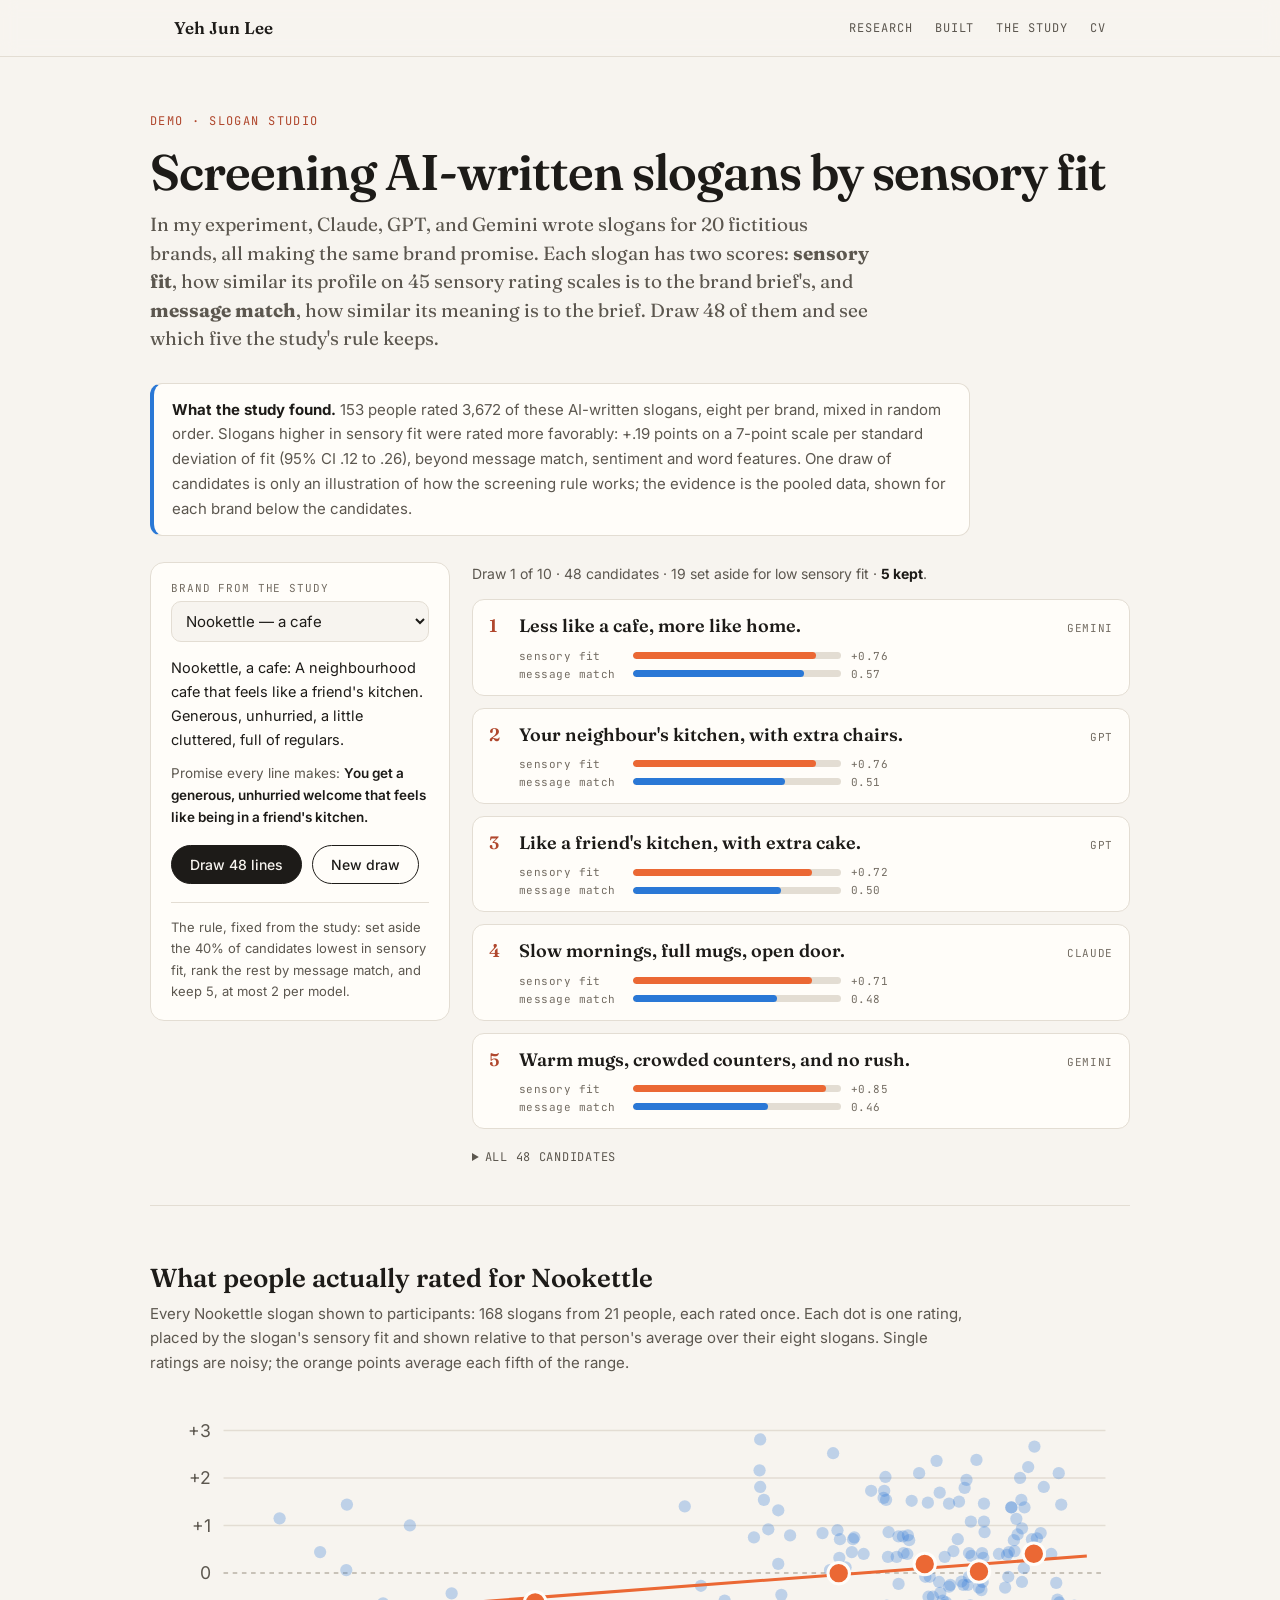
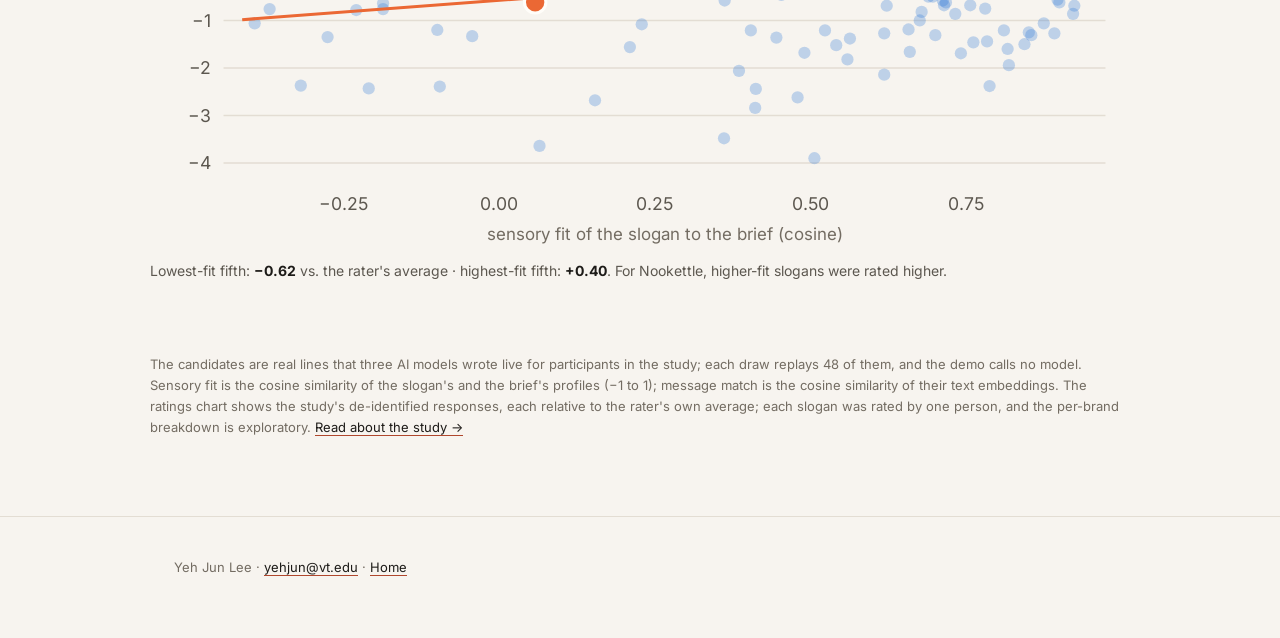
==== commit e109f1a3: "Tidy styles: readable text greys and accent (4.5:1+), separate stroke token, consistent demo heading" ====
--- a/studio/index.html
+++ b/studio/index.html
@@ -50,7 +50,7 @@
 .finding{background:var(--card);border:1px solid var(--line);border-left:4px solid var(--c1);border-radius:12px;padding:14px 18px;margin:0 0 26px;font-size:15px;color:var(--soft);max-width:820px}
 .finding b{color:var(--ink)}
 .rated{margin-top:40px}
-.rated h2{font:600 26px Fraunces,serif;margin:0 0 6px}
+.rated h2{font:600 26px/1.3 Fraunces,serif;color:var(--ink);letter-spacing:0;text-transform:none;margin:0 0 6px}
 .rated .lead{font-size:15px;color:var(--soft);margin:0 0 14px;max-width:820px}
 .rated svg{width:100%;height:auto;display:block;overflow:visible}
 .rdot{fill:var(--c1);opacity:.28}
--- a/style.css
+++ b/style.css
@@ -1,172 +1,1183 @@
-:root{--c1:#2a78d6;--c2:#eb6834;--bg:#f7f4ef;--ink:#1d1b18;--soft:#5c574f;--faint:#9a9388;--line:#e3ddd3;--card:#fffdf9;--accent:#c2553a}
-*{box-sizing:border-box}
-html{scroll-behavior:smooth}
-body{margin:0;background:var(--bg);color:var(--ink);font:16px/1.65 Inter,system-ui,-apple-system,sans-serif;-webkit-font-smoothing:antialiased}
-.wrap{max-width:980px;margin:0 auto;padding:0 24px}
-nav{position:sticky;top:0;z-index:5;background:color-mix(in srgb,var(--bg) 88%,transparent);backdrop-filter:blur(8px);border-bottom:1px solid var(--line)}
-nav .wrap{display:flex;justify-content:space-between;align-items:center;height:56px}
-nav .name{white-space:nowrap;font-family:Fraunces,serif;font-weight:600;font-size:17px;color:var(--ink);text-decoration:none}
-nav .links{display:flex;gap:22px;flex-wrap:wrap}
-nav .links a{font:400 12px/1 "JetBrains Mono",monospace;letter-spacing:.08em;text-transform:uppercase;color:var(--soft);text-decoration:none}
-nav .links a:hover{color:var(--accent)}
-header{padding:88px 0 56px}
-.kicker{font:400 12px "JetBrains Mono",monospace;letter-spacing:.12em;text-transform:uppercase;color:var(--accent);margin:0 0 18px}
-h1{font:600 clamp(40px,7vw,68px)/1.02 Fraunces,serif;margin:0 0 22px;letter-spacing:-.02em}
-.lede{font:400 clamp(19px,2.4vw,23px)/1.5 Fraunces,serif;color:var(--soft);max-width:680px;margin:0 0 30px}
-.lede em{color:var(--ink);font-style:italic}
-.meta{display:flex;gap:12px;flex-wrap:wrap}
-.btn{display:inline-block;padding:10px 18px;border:1px solid var(--ink);border-radius:999px;color:var(--ink);text-decoration:none;font-size:14px;font-weight:500}
-.btn.solid{background:var(--ink);color:var(--bg)}
-.btn:hover{border-color:var(--accent);color:var(--accent)}.btn.solid:hover{background:var(--accent);color:#fff}
-section{scroll-margin-top:64px;padding:56px 0;border-top:1px solid var(--line)}
-h2{font:400 12px "JetBrains Mono",monospace;letter-spacing:.12em;text-transform:uppercase;color:var(--faint);margin:0 0 28px}
-h3{font:600 22px/1.3 Fraunces,serif;margin:0 0 8px}
-p{margin:0 0 14px}
-.muted{color:var(--soft)}
-.tag{font:400 12px "JetBrains Mono",monospace;color:var(--faint);letter-spacing:.04em}
-.paper{max-width:760px}
-.paper .tag{display:block;margin-bottom:12px}
-.stats{display:flex;gap:28px;flex-wrap:wrap;margin:22px 0 4px}
-.stat b{display:block;font:600 26px Fraunces,serif}.stat span{font-size:13px;color:var(--soft)}
-.grid{display:grid;grid-template-columns:repeat(auto-fit,minmax(280px,1fr));gap:22px}
-.card{background:var(--card);border:1px solid var(--line);border-radius:14px;overflow:hidden;text-decoration:none;color:var(--ink);display:flex;flex-direction:column;transition:transform .2s,border-color .2s}
-.card:hover{transform:translateY(-3px);border-color:var(--accent)}
-.card img{width:100%;aspect-ratio:14/9;object-fit:cover;object-position:top;display:block;border-bottom:1px solid var(--line)}
-.card .body{padding:18px 20px 22px}
-.card h3{font-size:19px}
-.card p{font-size:14.5px;color:var(--soft);margin:0 0 10px}
-.card .go{font:400 12px "JetBrains Mono",monospace;color:var(--accent)}
-.gallery{display:grid;grid-template-columns:repeat(4,1fr);gap:14px;margin-top:8px}
-.gallery figure{margin:0}
-.gallery img{width:100%;aspect-ratio:1;object-fit:cover;border-radius:10px;display:block}
-.gallery figcaption{font:italic 400 15px Fraunces,serif;color:var(--soft);margin-top:8px;text-align:center}
-.list{list-style:none;padding:0;margin:0}
-.list li{padding:12px 0;border-bottom:1px solid var(--line);display:grid;grid-template-columns:1fr auto;gap:16px}
-.list li:last-child{border-bottom:0}
-.list .yr{font:400 13px "JetBrains Mono",monospace;color:var(--faint);white-space:nowrap}
-.two{display:grid;grid-template-columns:1fr 1fr;gap:40px}
-footer{padding:40px 0 60px;border-top:1px solid var(--line);color:var(--faint);font-size:13px}
-a.inline{color:var(--ink);text-decoration-color:var(--accent);text-underline-offset:3px}
-@media (max-width:720px){.gallery{grid-template-columns:repeat(2,1fr)}.two{grid-template-columns:1fr;gap:28px}nav .links{gap:14px}nav .links a:not(:last-child){display:none}header{padding:56px 0 40px}.list li{grid-template-columns:1fr}}
+/* Yeh Jun Lee — site styles. Light theme only. */
+
+:root {
+  --c1: #2a78d6;
+  --c2: #eb6834;
+  --bg: #f7f4ef;
+  --ink: #1d1b18;
+  --soft: #5c574f;
+  --faint: #736c62;
+  --rule: #b9b2a6;
+  --line: #e3ddd3;
+  --card: #fffdf9;
+  --accent: #b0472d;
+}
+
+* {
+  box-sizing: border-box;
+}
+
+html {
+  scroll-behavior: smooth;
+}
+
+body {
+  margin: 0;
+  background: var(--bg);
+  color: var(--ink);
+  font: 16px/1.65 Inter,system-ui,-apple-system,sans-serif;
+  -webkit-font-smoothing: antialiased;
+}
+
+.wrap {
+  max-width: 980px;
+  margin: 0 auto;
+  padding: 0 24px;
+}
+
+nav {
+  position: sticky;
+  top: 0;
+  z-index: 5;
+  background: color-mix(in srgb,var(--bg) 88%,transparent);
+  backdrop-filter: blur(8px);
+  border-bottom: 1px solid var(--line);
+}
+
+nav .wrap {
+  display: flex;
+  justify-content: space-between;
+  align-items: center;
+  height: 56px;
+}
+
+nav .name {
+  white-space: nowrap;
+  font-family: Fraunces,serif;
+  font-weight: 600;
+  font-size: 17px;
+  color: var(--ink);
+  text-decoration: none;
+}
+
+nav .links {
+  display: flex;
+  gap: 22px;
+  flex-wrap: wrap;
+}
+
+nav .links a {
+  font: 400 12px/1 "JetBrains Mono",monospace;
+  letter-spacing: .08em;
+  text-transform: uppercase;
+  color: var(--soft);
+  text-decoration: none;
+}
+
+nav .links a:hover {
+  color: var(--accent);
+}
+
+header {
+  padding: 88px 0 56px;
+}
+
+.kicker {
+  font: 400 12px "JetBrains Mono",monospace;
+  letter-spacing: .12em;
+  text-transform: uppercase;
+  color: var(--accent);
+  margin: 0 0 18px;
+}
+
+h1 {
+  font: 600 clamp(40px,7vw,68px)/1.02 Fraunces,serif;
+  margin: 0 0 22px;
+  letter-spacing: -.02em;
+}
+
+.lede {
+  font: 400 clamp(19px,2.4vw,23px)/1.5 Fraunces,serif;
+  color: var(--soft);
+  max-width: 680px;
+  margin: 0 0 30px;
+}
+
+.lede em {
+  color: var(--ink);
+  font-style: italic;
+}
+
+.meta {
+  display: flex;
+  gap: 12px;
+  flex-wrap: wrap;
+}
+
+.btn {
+  display: inline-block;
+  padding: 10px 18px;
+  border: 1px solid var(--ink);
+  border-radius: 999px;
+  color: var(--ink);
+  text-decoration: none;
+  font-size: 14px;
+  font-weight: 500;
+}
+
+.btn.solid {
+  background: var(--ink);
+  color: var(--bg);
+}
+
+.btn:hover {
+  border-color: var(--accent);
+  color: var(--accent);
+}
+
+.btn.solid:hover {
+  background: var(--accent);
+  color: #fff;
+}
+
+section {
+  scroll-margin-top: 64px;
+  padding: 56px 0;
+  border-top: 1px solid var(--line);
+}
+
+h2 {
+  font: 400 12px "JetBrains Mono",monospace;
+  letter-spacing: .12em;
+  text-transform: uppercase;
+  color: var(--faint);
+  margin: 0 0 28px;
+}
+
+h3 {
+  font: 600 22px/1.3 Fraunces,serif;
+  margin: 0 0 8px;
+}
+
+p {
+  margin: 0 0 14px;
+}
+
+.muted {
+  color: var(--soft);
+}
+
+.tag {
+  font: 400 12px "JetBrains Mono",monospace;
+  color: var(--faint);
+  letter-spacing: .04em;
+}
+
+.paper {
+  max-width: 760px;
+}
+
+.paper .tag {
+  display: block;
+  margin-bottom: 12px;
+}
+
+.stats {
+  display: flex;
+  gap: 28px;
+  flex-wrap: wrap;
+  margin: 22px 0 4px;
+}
+
+.stat b {
+  display: block;
+  font: 600 26px Fraunces,serif;
+}
+
+.stat span {
+  font-size: 13px;
+  color: var(--soft);
+}
+
+.grid {
+  display: grid;
+  grid-template-columns: repeat(auto-fit,minmax(280px,1fr));
+  gap: 22px;
+}
+
+.card {
+  background: var(--card);
+  border: 1px solid var(--line);
+  border-radius: 14px;
+  overflow: hidden;
+  text-decoration: none;
+  color: var(--ink);
+  display: flex;
+  flex-direction: column;
+  transition: transform .2s,border-color .2s;
+}
+
+.card:hover {
+  transform: translateY(-3px);
+  border-color: var(--accent);
+}
+
+.card img {
+  width: 100%;
+  aspect-ratio: 14/9;
+  object-fit: cover;
+  object-position: top;
+  display: block;
+  border-bottom: 1px solid var(--line);
+}
+
+.card .body {
+  padding: 18px 20px 22px;
+}
+
+.card h3 {
+  font-size: 19px;
+}
+
+.card p {
+  font-size: 14.5px;
+  color: var(--soft);
+  margin: 0 0 10px;
+}
+
+.card .go {
+  font: 400 12px "JetBrains Mono",monospace;
+  color: var(--accent);
+}
+
+.gallery {
+  display: grid;
+  grid-template-columns: repeat(4,1fr);
+  gap: 14px;
+  margin-top: 8px;
+}
+
+.gallery figure {
+  margin: 0;
+}
+
+.gallery img {
+  width: 100%;
+  aspect-ratio: 1;
+  object-fit: cover;
+  border-radius: 10px;
+  display: block;
+}
+
+.gallery figcaption {
+  font: italic 400 15px Fraunces,serif;
+  color: var(--soft);
+  margin-top: 8px;
+  text-align: center;
+}
+
+.list {
+  list-style: none;
+  padding: 0;
+  margin: 0;
+}
+
+.list li {
+  padding: 12px 0;
+  border-bottom: 1px solid var(--line);
+  display: grid;
+  grid-template-columns: 1fr auto;
+  gap: 16px;
+}
+
+.list li:last-child {
+  border-bottom: 0;
+}
+
+.list .yr {
+  font: 400 13px "JetBrains Mono",monospace;
+  color: var(--faint);
+  white-space: nowrap;
+}
+
+.two {
+  display: grid;
+  grid-template-columns: 1fr 1fr;
+  gap: 40px;
+}
+
+footer {
+  padding: 40px 0 60px;
+  border-top: 1px solid var(--line);
+  color: var(--faint);
+  font-size: 13px;
+}
+
+a.inline {
+  color: var(--ink);
+  text-decoration-color: var(--accent);
+  text-underline-offset: 3px;
+}
+
+@media (max-width:720px) {
+  .gallery {
+    grid-template-columns: repeat(2,1fr);
+  }
+  .two {
+    grid-template-columns: 1fr;
+    gap: 28px;
+  }
+  nav .links {
+    gap: 14px;
+  }
+  nav .links a:not(:last-child) {
+    display: none;
+  }
+  header {
+    padding: 56px 0 40px;
+  }
+  .list li {
+    grid-template-columns: 1fr;
+  }
+}
 
 /* ---- writing ---- */
-.post{max-width:700px;margin:0 auto;padding:72px 0 40px}
-.post .kicker{margin-bottom:14px}
-.post h1{font-size:clamp(34px,5.4vw,50px);margin-bottom:16px}
-.post .dek{font:400 21px/1.5 Fraunces,serif;color:var(--soft);margin:0 0 14px}
-.post .byline{font:400 12px "JetBrains Mono",monospace;color:var(--faint);letter-spacing:.06em;margin:0 0 44px;padding-bottom:28px;border-bottom:1px solid var(--line)}
-.post p{font-size:17.5px;line-height:1.75;margin:0 0 22px}
-.post h2{font:600 26px/1.3 Fraunces,serif;color:var(--ink);letter-spacing:0;text-transform:none;margin:48px 0 16px}
-.post h3{font-size:20px;margin:30px 0 10px}
-.post blockquote{margin:30px 0;padding:4px 0 4px 22px;border-left:3px solid var(--accent);font:italic 400 21px/1.5 Fraunces,serif;color:var(--ink)}
-.post .formula{font:400 16px "JetBrains Mono",monospace;background:var(--card);border:1px solid var(--line);border-radius:10px;padding:16px 20px;margin:24px 0;overflow-x:auto}
-.post ul,.post ol{padding-left:22px;margin:0 0 22px}.post li{font-size:17px;line-height:1.7;margin-bottom:8px}
-.post .note{font-size:14.5px;color:var(--soft);background:var(--card);border:1px solid var(--line);border-radius:10px;padding:16px 20px;margin:32px 0}
-.post .sources{font-size:14px;color:var(--soft);border-top:1px solid var(--line);margin-top:48px;padding-top:20px}
-.post .sources a{color:var(--soft)}
-.post a{color:var(--ink);text-decoration-color:var(--accent);text-underline-offset:3px}
-.back{font:400 12px "JetBrains Mono",monospace;letter-spacing:.08em;text-transform:uppercase;color:var(--soft);text-decoration:none}
-.back:hover{color:var(--accent)}
-.writing a.entry{display:block;padding:22px 0;border-bottom:1px solid var(--line);text-decoration:none;color:var(--ink)}
-.writing a.entry:last-child{border-bottom:0}
-.writing a.entry h3{margin:6px 0 6px;transition:color .2s}
-.writing a.entry:hover h3{color:var(--accent)}
-.writing a.entry p{color:var(--soft);margin:0;font-size:15.5px}
+.post {
+  max-width: 700px;
+  margin: 0 auto;
+  padding: 72px 0 40px;
+}
+
+.post .kicker {
+  margin-bottom: 14px;
+}
+
+.post h1 {
+  font-size: clamp(34px,5.4vw,50px);
+  margin-bottom: 16px;
+}
+
+.post .dek {
+  font: 400 21px/1.5 Fraunces,serif;
+  color: var(--soft);
+  margin: 0 0 14px;
+}
+
+.post .byline {
+  font: 400 12px "JetBrains Mono",monospace;
+  color: var(--faint);
+  letter-spacing: .06em;
+  margin: 0 0 44px;
+  padding-bottom: 28px;
+  border-bottom: 1px solid var(--line);
+}
+
+.post p {
+  font-size: 17.5px;
+  line-height: 1.75;
+  margin: 0 0 22px;
+}
+
+.post h2 {
+  font: 600 26px/1.3 Fraunces,serif;
+  color: var(--ink);
+  letter-spacing: 0;
+  text-transform: none;
+  margin: 48px 0 16px;
+}
+
+.post h3 {
+  font-size: 20px;
+  margin: 30px 0 10px;
+}
+
+.post blockquote {
+  margin: 30px 0;
+  padding: 4px 0 4px 22px;
+  border-left: 3px solid var(--accent);
+  font: italic 400 21px/1.5 Fraunces,serif;
+  color: var(--ink);
+}
+
+.post .formula {
+  font: 400 16px "JetBrains Mono",monospace;
+  background: var(--card);
+  border: 1px solid var(--line);
+  border-radius: 10px;
+  padding: 16px 20px;
+  margin: 24px 0;
+  overflow-x: auto;
+}
+
+.post ul,
+.post ol {
+  padding-left: 22px;
+  margin: 0 0 22px;
+}
+
+.post li {
+  font-size: 17px;
+  line-height: 1.7;
+  margin-bottom: 8px;
+}
+
+.post .note {
+  font-size: 14.5px;
+  color: var(--soft);
+  background: var(--card);
+  border: 1px solid var(--line);
+  border-radius: 10px;
+  padding: 16px 20px;
+  margin: 32px 0;
+}
+
+.post .sources {
+  font-size: 14px;
+  color: var(--soft);
+  border-top: 1px solid var(--line);
+  margin-top: 48px;
+  padding-top: 20px;
+}
+
+.post .sources a {
+  color: var(--soft);
+}
+
+.post a {
+  color: var(--ink);
+  text-decoration-color: var(--accent);
+  text-underline-offset: 3px;
+}
+
+.back {
+  font: 400 12px "JetBrains Mono",monospace;
+  letter-spacing: .08em;
+  text-transform: uppercase;
+  color: var(--soft);
+  text-decoration: none;
+}
+
+.back:hover {
+  color: var(--accent);
+}
+
+.writing a.entry {
+  display: block;
+  padding: 22px 0;
+  border-bottom: 1px solid var(--line);
+  text-decoration: none;
+  color: var(--ink);
+}
+
+.writing a.entry:last-child {
+  border-bottom: 0;
+}
+
+.writing a.entry h3 {
+  margin: 6px 0 6px;
+  transition: color .2s;
+}
+
+.writing a.entry:hover h3 {
+  color: var(--accent);
+}
+
+.writing a.entry p {
+  color: var(--soft);
+  margin: 0;
+  font-size: 15.5px;
+}
 
 /* ---- concepts gallery ---- */
-.feature{display:grid;grid-template-columns:1.05fr 1fr;gap:36px;align-items:center;margin:30px 0 40px}
-.feature img{width:100%;border-radius:16px;display:block}
-.feature h3{font-size:26px;margin:8px 0 10px}
-.bars{display:grid;gap:9px;margin-top:10px}
-.bars div{display:grid;grid-template-columns:86px 1fr 30px;align-items:center;gap:12px;font-size:14px}
-.bars span{color:var(--soft)}
-.bars i{display:block;height:8px;border-radius:99px;background:linear-gradient(90deg,#e9a23b,var(--accent));width:calc(var(--v) * 1%);}
-.bars b{font:400 13px "JetBrains Mono",monospace;color:var(--soft)}
-.pairs{display:grid;grid-template-columns:1fr 1fr;gap:26px;margin-bottom:34px}
-.pair{margin:0}
-.pair div{display:grid;grid-template-columns:1fr 1fr;gap:8px}
-.pair img{width:100%;aspect-ratio:1;object-fit:cover;border-radius:10px;display:block}
-.pair figcaption{font-size:14.5px;color:var(--soft);margin-top:10px;line-height:1.55}
-.pair figcaption b{color:var(--ink);font-family:Fraunces,serif;font-weight:600}
-@media (max-width:720px){.feature,.pairs{grid-template-columns:1fr;gap:22px}}
+.feature {
+  display: grid;
+  grid-template-columns: 1.05fr 1fr;
+  gap: 36px;
+  align-items: center;
+  margin: 30px 0 40px;
+}
+
+.feature img {
+  width: 100%;
+  border-radius: 16px;
+  display: block;
+}
+
+.feature h3 {
+  font-size: 26px;
+  margin: 8px 0 10px;
+}
+
+.bars {
+  display: grid;
+  gap: 9px;
+  margin-top: 10px;
+}
+
+.bars div {
+  display: grid;
+  grid-template-columns: 86px 1fr 30px;
+  align-items: center;
+  gap: 12px;
+  font-size: 14px;
+}
+
+.bars span {
+  color: var(--soft);
+}
+
+.bars i {
+  display: block;
+  height: 8px;
+  border-radius: 99px;
+  background: linear-gradient(90deg,#e9a23b,var(--accent));
+  width: calc(var(--v) * 1%);
+}
+
+.bars b {
+  font: 400 13px "JetBrains Mono",monospace;
+  color: var(--soft);
+}
+
+.pairs {
+  display: grid;
+  grid-template-columns: 1fr 1fr;
+  gap: 26px;
+  margin-bottom: 34px;
+}
+
+.pair {
+  margin: 0;
+}
+
+.pair div {
+  display: grid;
+  grid-template-columns: 1fr 1fr;
+  gap: 8px;
+}
+
+.pair img {
+  width: 100%;
+  aspect-ratio: 1;
+  object-fit: cover;
+  border-radius: 10px;
+  display: block;
+}
+
+.pair figcaption {
+  font-size: 14.5px;
+  color: var(--soft);
+  margin-top: 10px;
+  line-height: 1.55;
+}
+
+.pair figcaption b {
+  color: var(--ink);
+  font-family: Fraunces,serif;
+  font-weight: 600;
+}
+
+@media (max-width:720px) {
+  .feature,
+  .pairs {
+    grid-template-columns: 1fr;
+    gap: 22px;
+  }
+}
 
 /* figures and charts */
-.fig{margin:30px -40px 34px}
-.fig .row{display:grid;grid-template-columns:1fr 1fr;gap:14px}
-.fig img{width:100%;display:block;border-radius:12px;border:1px solid var(--line);background:#fff}
-.fig .lab{font:400 11px "JetBrains Mono",monospace;letter-spacing:.08em;text-transform:uppercase;color:var(--faint);margin-top:8px}
-.fig figcaption{font-size:14.5px;color:var(--soft);margin-top:12px;line-height:1.6;padding:0 40px}
-.chart{background:var(--card);border:1px solid var(--line);border-radius:14px;padding:22px 24px 16px;margin:30px -40px 34px}
-.chart .ctitle{font:600 17px/1.35 Inter,sans-serif;margin:0 0 4px}
-.chart .csub{font-size:13.5px;color:var(--soft);margin:0 0 12px}
-.chart figcaption{font-size:14px;color:var(--soft);margin-top:10px;line-height:1.6}
-.chart svg{width:100%;height:auto;display:block;overflow:visible}
-.clegend{display:flex;gap:18px;flex-wrap:wrap;font-size:13px;color:var(--soft);margin:4px 0 10px}
-.clegend i{display:inline-block;width:11px;height:11px;border-radius:3px;margin-right:7px;vertical-align:-1px}
-.clegend i.s0,.cbar.s0{background:var(--c1);fill:var(--c1)}
-.clegend i.s1,.cbar.s1{background:var(--c2);fill:var(--c2)}
-.cbar.m{fill:var(--line)}
-.cpanels{display:grid;grid-template-columns:repeat(auto-fit,minmax(130px,1fr));gap:10px 18px}
-.cpt{font:600 13.5px Inter,sans-serif;text-align:center}.cps{font-size:12px;color:var(--faint);text-align:center}
-.cfoot{font:400 11.5px "JetBrains Mono",monospace;color:var(--soft);text-align:center;margin-top:2px}
-.ct{font:400 11.5px Inter,sans-serif;fill:var(--soft)}.cs{font:400 11px Inter,sans-serif;fill:var(--faint)}
-.cl{font:500 13px Inter,sans-serif;fill:var(--ink)}.cval{font:600 12.5px Inter,sans-serif;fill:var(--ink)}
-.cbase{stroke:var(--faint);stroke-width:1}.cgrid{stroke:var(--line);stroke-width:1}.czero{stroke:var(--faint);stroke-width:1;stroke-dasharray:3 3}
-.cci{stroke:var(--c1);stroke-width:2;stroke-linecap:round}.cdot{fill:var(--c1);stroke:var(--card);stroke-width:2}
-.cci.m{stroke:var(--faint)}.cdot.m{fill:var(--faint)}
-.cband{fill:var(--c1);opacity:.14}.cline{fill:none;stroke:var(--c1);stroke-width:2}.ccross{stroke:var(--faint);stroke-width:1}
-.chit{fill:transparent;cursor:crosshair}
-.ctip{position:fixed;z-index:50;display:none;pointer-events:none;background:var(--ink);color:var(--bg);font:400 12.5px/1.45 Inter,sans-serif;padding:8px 11px;border-radius:8px;max-width:260px;box-shadow:0 4px 18px rgba(0,0,0,.18)}
-.ctable{margin-top:10px;font-size:13px}.ctable summary{cursor:pointer;color:var(--faint);font:400 11px "JetBrains Mono",monospace;letter-spacing:.06em;text-transform:uppercase}
-.ctable table{margin-top:10px}
-.diagram{background:var(--card);border:1px solid var(--line);border-radius:14px;padding:22px 24px;margin:30px -40px 34px}
-.diagram svg{width:100%;height:auto;display:block}
-.diagram figcaption{font-size:14px;color:var(--soft);margin-top:12px;line-height:1.6}
-.d-box{fill:var(--bg);stroke:var(--line);stroke-width:1.5}.d-hot{fill:var(--bg);stroke:var(--c1);stroke-width:2}.d-warm{fill:var(--bg);stroke:var(--c2);stroke-width:2}
-.d-t{font:500 13.5px Inter,sans-serif;fill:var(--ink)}.d-s{font:400 11.5px Inter,sans-serif;fill:var(--soft)}.d-m{font:400 11px "JetBrains Mono",monospace;fill:var(--soft)}
-.d-a{stroke:var(--faint);stroke-width:1.5;fill:none}.d-ah{fill:var(--faint)}
-.d-c1{fill:var(--c1)}.d-c2{fill:var(--c2)}.d-s1{stroke:var(--c1)}.d-s2{stroke:var(--c2)}
-.cards3{display:grid;grid-template-columns:repeat(3,1fr);gap:12px;margin:24px 0}
-.cards3>div{background:var(--card);border:1px solid var(--line);border-radius:12px;padding:16px 18px;font-size:14.5px;color:var(--soft);line-height:1.55}
-.cards3 b{display:block;color:var(--ink);font-size:15px;margin-bottom:6px}
-@media (max-width:820px){.fig,.chart,.diagram{margin:26px 0}.fig figcaption{padding:0}.cards3{grid-template-columns:1fr}}
-@media (max-width:520px){.fig .row{grid-template-columns:1fr}.chart,.diagram{padding:16px 14px}}
-.post table{width:100%;border-collapse:collapse;font-size:15px;margin:10px 0 24px}
-.post th,.post td{text-align:left;padding:10px 10px;border-bottom:1px solid var(--line);vertical-align:top}
-.post th{font:400 11px "JetBrains Mono",monospace;letter-spacing:.08em;text-transform:uppercase;color:var(--faint)}
-.post .ctable table{font-size:13px}.post .ctable td{padding:6px 8px}
-.tablewrap{overflow-x:auto}
-.hero{display:grid;grid-template-columns:1.3fr .85fr;gap:48px;align-items:center}
-.hero h1{font-size:clamp(38px,5.4vw,58px)}
-.hero-photo{margin:0}
-.hero-photo img{width:100%;aspect-ratio:4/5;object-fit:cover;border-radius:16px;display:block}
-.talk-photos{display:grid;grid-template-columns:repeat(3,1fr);gap:12px}
-.talk-photos img{width:100%;aspect-ratio:3/2;object-fit:cover;border-radius:10px;display:block}
-.photo-cap{font:italic 400 15px Fraunces,serif;color:var(--soft);margin:10px 0 28px}
-@media (max-width:820px){.hero{grid-template-columns:1fr;gap:32px}.hero-photo{max-width:420px}}
-@media (max-width:600px){.talk-photos{grid-template-columns:1fr 1fr}.talk-photos img:first-child{grid-column:1/-1}}
+.fig {
+  margin: 30px -40px 34px;
+}
+
+.fig .row {
+  display: grid;
+  grid-template-columns: 1fr 1fr;
+  gap: 14px;
+}
+
+.fig img {
+  width: 100%;
+  display: block;
+  border-radius: 12px;
+  border: 1px solid var(--line);
+  background: #fff;
+}
+
+.fig .lab {
+  font: 400 11px "JetBrains Mono",monospace;
+  letter-spacing: .08em;
+  text-transform: uppercase;
+  color: var(--faint);
+  margin-top: 8px;
+}
+
+.fig figcaption {
+  font-size: 14.5px;
+  color: var(--soft);
+  margin-top: 12px;
+  line-height: 1.6;
+  padding: 0 40px;
+}
+
+.chart {
+  background: var(--card);
+  border: 1px solid var(--line);
+  border-radius: 14px;
+  padding: 22px 24px 16px;
+  margin: 30px -40px 34px;
+}
+
+.chart .ctitle {
+  font: 600 17px/1.35 Inter,sans-serif;
+  margin: 0 0 4px;
+}
+
+.chart .csub {
+  font-size: 13.5px;
+  color: var(--soft);
+  margin: 0 0 12px;
+}
+
+.chart figcaption {
+  font-size: 14px;
+  color: var(--soft);
+  margin-top: 10px;
+  line-height: 1.6;
+}
+
+.chart svg {
+  width: 100%;
+  height: auto;
+  display: block;
+  overflow: visible;
+}
+
+.clegend {
+  display: flex;
+  gap: 18px;
+  flex-wrap: wrap;
+  font-size: 13px;
+  color: var(--soft);
+  margin: 4px 0 10px;
+}
+
+.clegend i {
+  display: inline-block;
+  width: 11px;
+  height: 11px;
+  border-radius: 3px;
+  margin-right: 7px;
+  vertical-align: -1px;
+}
+
+.clegend i.s0,
+.cbar.s0 {
+  background: var(--c1);
+  fill: var(--c1);
+}
+
+.clegend i.s1,
+.cbar.s1 {
+  background: var(--c2);
+  fill: var(--c2);
+}
+
+.cbar.m {
+  fill: var(--line);
+}
+
+.cpanels {
+  display: grid;
+  grid-template-columns: repeat(auto-fit,minmax(130px,1fr));
+  gap: 10px 18px;
+}
+
+.cpt {
+  font: 600 13.5px Inter,sans-serif;
+  text-align: center;
+}
+
+.cps {
+  font-size: 12px;
+  color: var(--faint);
+  text-align: center;
+}
+
+.cfoot {
+  font: 400 11.5px "JetBrains Mono",monospace;
+  color: var(--soft);
+  text-align: center;
+  margin-top: 2px;
+}
+
+.ct {
+  font: 400 11.5px Inter,sans-serif;
+  fill: var(--soft);
+}
+
+.cs {
+  font: 400 11px Inter,sans-serif;
+  fill: var(--faint);
+}
+
+.cl {
+  font: 500 13px Inter,sans-serif;
+  fill: var(--ink);
+}
+
+.cval {
+  font: 600 12.5px Inter,sans-serif;
+  fill: var(--ink);
+}
+
+.cbase {
+  stroke: var(--rule);
+  stroke-width: 1;
+}
+
+.cgrid {
+  stroke: var(--line);
+  stroke-width: 1;
+}
+
+.czero {
+  stroke: var(--rule);
+  stroke-width: 1;
+  stroke-dasharray: 3 3;
+}
+
+.cci {
+  stroke: var(--c1);
+  stroke-width: 2;
+  stroke-linecap: round;
+}
+
+.cdot {
+  fill: var(--c1);
+  stroke: var(--card);
+  stroke-width: 2;
+}
+
+.cci.m {
+  stroke: var(--rule);
+}
+
+.cdot.m {
+  fill: var(--faint);
+}
+
+.cband {
+  fill: var(--c1);
+  opacity: .14;
+}
+
+.cline {
+  fill: none;
+  stroke: var(--c1);
+  stroke-width: 2;
+}
+
+.ccross {
+  stroke: var(--rule);
+  stroke-width: 1;
+}
+
+.chit {
+  fill: transparent;
+  cursor: crosshair;
+}
+
+.ctip {
+  position: fixed;
+  z-index: 50;
+  display: none;
+  pointer-events: none;
+  background: var(--ink);
+  color: var(--bg);
+  font: 400 12.5px/1.45 Inter,sans-serif;
+  padding: 8px 11px;
+  border-radius: 8px;
+  max-width: 260px;
+  box-shadow: 0 4px 18px rgba(0,0,0,.18);
+}
+
+.ctable {
+  margin-top: 10px;
+  font-size: 13px;
+}
+
+.ctable summary {
+  cursor: pointer;
+  color: var(--faint);
+  font: 400 11px "JetBrains Mono",monospace;
+  letter-spacing: .06em;
+  text-transform: uppercase;
+}
+
+.ctable table {
+  margin-top: 10px;
+}
+
+.diagram {
+  background: var(--card);
+  border: 1px solid var(--line);
+  border-radius: 14px;
+  padding: 22px 24px;
+  margin: 30px -40px 34px;
+}
+
+.diagram svg {
+  width: 100%;
+  height: auto;
+  display: block;
+}
+
+.diagram figcaption {
+  font-size: 14px;
+  color: var(--soft);
+  margin-top: 12px;
+  line-height: 1.6;
+}
+
+.d-box {
+  fill: var(--bg);
+  stroke: var(--line);
+  stroke-width: 1.5;
+}
+
+.d-hot {
+  fill: var(--bg);
+  stroke: var(--c1);
+  stroke-width: 2;
+}
+
+.d-warm {
+  fill: var(--bg);
+  stroke: var(--c2);
+  stroke-width: 2;
+}
+
+.d-t {
+  font: 500 13.5px Inter,sans-serif;
+  fill: var(--ink);
+}
+
+.d-s {
+  font: 400 11.5px Inter,sans-serif;
+  fill: var(--soft);
+}
+
+.d-m {
+  font: 400 11px "JetBrains Mono",monospace;
+  fill: var(--soft);
+}
+
+.d-a {
+  stroke: var(--rule);
+  stroke-width: 1.5;
+  fill: none;
+}
+
+.d-ah {
+  fill: var(--rule);
+}
+
+.d-c1 {
+  fill: var(--c1);
+}
+
+.d-c2 {
+  fill: var(--c2);
+}
+
+.d-s1 {
+  stroke: var(--c1);
+}
+
+.d-s2 {
+  stroke: var(--c2);
+}
+
+.cards3 {
+  display: grid;
+  grid-template-columns: repeat(3,1fr);
+  gap: 12px;
+  margin: 24px 0;
+}
+
+.cards3>div {
+  background: var(--card);
+  border: 1px solid var(--line);
+  border-radius: 12px;
+  padding: 16px 18px;
+  font-size: 14.5px;
+  color: var(--soft);
+  line-height: 1.55;
+}
+
+.cards3 b {
+  display: block;
+  color: var(--ink);
+  font-size: 15px;
+  margin-bottom: 6px;
+}
+
+@media (max-width:820px) {
+  .fig,
+  .chart,
+  .diagram {
+    margin: 26px 0;
+  }
+  .fig figcaption {
+    padding: 0;
+  }
+  .cards3 {
+    grid-template-columns: 1fr;
+  }
+}
+
+@media (max-width:520px) {
+  .fig .row {
+    grid-template-columns: 1fr;
+  }
+  .chart,
+  .diagram {
+    padding: 16px 14px;
+  }
+}
+
+.post table {
+  width: 100%;
+  border-collapse: collapse;
+  font-size: 15px;
+  margin: 10px 0 24px;
+}
+
+.post th,
+.post td {
+  text-align: left;
+  padding: 10px 10px;
+  border-bottom: 1px solid var(--line);
+  vertical-align: top;
+}
+
+.post th {
+  font: 400 11px "JetBrains Mono",monospace;
+  letter-spacing: .08em;
+  text-transform: uppercase;
+  color: var(--faint);
+}
+
+.post .ctable table {
+  font-size: 13px;
+}
+
+.post .ctable td {
+  padding: 6px 8px;
+}
+
+.tablewrap {
+  overflow-x: auto;
+}
+
+.hero {
+  display: grid;
+  grid-template-columns: 1.3fr .85fr;
+  gap: 48px;
+  align-items: center;
+}
+
+.hero h1 {
+  font-size: clamp(38px,5.4vw,58px);
+}
+
+.hero-photo {
+  margin: 0;
+}
+
+.hero-photo img {
+  width: 100%;
+  aspect-ratio: 4/5;
+  object-fit: cover;
+  border-radius: 16px;
+  display: block;
+}
+
+.talk-photos {
+  display: grid;
+  grid-template-columns: repeat(3,1fr);
+  gap: 12px;
+}
+
+.talk-photos img {
+  width: 100%;
+  aspect-ratio: 3/2;
+  object-fit: cover;
+  border-radius: 10px;
+  display: block;
+}
+
+.photo-cap {
+  font: italic 400 15px Fraunces,serif;
+  color: var(--soft);
+  margin: 10px 0 28px;
+}
+
+@media (max-width:820px) {
+  .hero {
+    grid-template-columns: 1fr;
+    gap: 32px;
+  }
+  .hero-photo {
+    max-width: 420px;
+  }
+}
+
+@media (max-width:600px) {
+  .talk-photos {
+    grid-template-columns: 1fr 1fr;
+  }
+  .talk-photos img:first-child {
+    grid-column: 1/-1;
+  }
+}
 
 /* ---- scannable lists ---- */
-.pts{list-style:none;padding:0;margin:18px 0 6px}
-.pts li{display:grid;grid-template-columns:96px 1fr;gap:16px;padding:11px 0;border-top:1px solid var(--line)}
-.pts li:last-child{border-bottom:1px solid var(--line)}
-.pts b{font:400 11.5px/2 "JetBrains Mono",monospace;letter-spacing:.1em;text-transform:uppercase;color:var(--accent)}
-.ip{list-style:none;padding:0;margin:0}
-.ip>li{padding:12px 0;border-bottom:1px solid var(--line);font-size:15px;color:var(--soft)}
-.ip>li:first-child{padding-top:0}
-.ip>li:last-child{border-bottom:0}
-.ip{max-width:760px}
-.ip .row{display:flex;justify-content:space-between;align-items:baseline;gap:16px;margin-bottom:2px}
-.ip .row b{color:var(--ink);font-size:16px;font-weight:600}
-.ip .row a{font:400 12px "JetBrains Mono",monospace;color:var(--accent);text-decoration:none;white-space:nowrap}
-.ip .row a:hover{text-decoration:underline}
-.ip .row b .tag{font-weight:400;margin-left:6px}
-.ip ul{margin:6px 0 0;padding-left:18px}
-.ip ul li{margin:3px 0}
-.ip ul li::marker{color:var(--accent)}
-.writing a.entry{padding:16px 0}
-.writing a.entry h3{margin:4px 0 0}
-@media (max-width:600px){.pts li{grid-template-columns:1fr;gap:2px}}
-
-.spot{margin-top:30px;padding:20px 22px;background:var(--card);border:1px solid var(--line);border-radius:14px}.spot .tag{margin-bottom:8px}.spot h3{margin-bottom:6px}.spot p{font-size:15.5px}.spot .meta{margin-top:12px}
-@media (min-width:760px){#built .grid{grid-template-columns:1fr 1fr}}
+.pts {
+  list-style: none;
+  padding: 0;
+  margin: 18px 0 6px;
+}
+
+.pts li {
+  display: grid;
+  grid-template-columns: 96px 1fr;
+  gap: 16px;
+  padding: 11px 0;
+  border-top: 1px solid var(--line);
+}
+
+.pts li:last-child {
+  border-bottom: 1px solid var(--line);
+}
+
+.pts b {
+  font: 400 11.5px/2 "JetBrains Mono",monospace;
+  letter-spacing: .1em;
+  text-transform: uppercase;
+  color: var(--accent);
+}
+
+.ip {
+  list-style: none;
+  padding: 0;
+  margin: 0;
+}
+
+.ip>li {
+  padding: 12px 0;
+  border-bottom: 1px solid var(--line);
+  font-size: 15px;
+  color: var(--soft);
+}
+
+.ip>li:first-child {
+  padding-top: 0;
+}
+
+.ip>li:last-child {
+  border-bottom: 0;
+}
+
+.ip {
+  max-width: 760px;
+}
+
+.ip .row {
+  display: flex;
+  justify-content: space-between;
+  align-items: baseline;
+  gap: 16px;
+  margin-bottom: 2px;
+}
+
+.ip .row b {
+  color: var(--ink);
+  font-size: 16px;
+  font-weight: 600;
+}
+
+.ip .row a {
+  font: 400 12px "JetBrains Mono",monospace;
+  color: var(--accent);
+  text-decoration: none;
+  white-space: nowrap;
+}
+
+.ip .row a:hover {
+  text-decoration: underline;
+}
+
+.ip .row b .tag {
+  font-weight: 400;
+  margin-left: 6px;
+}
+
+.ip ul {
+  margin: 6px 0 0;
+  padding-left: 18px;
+}
+
+.ip ul li {
+  margin: 3px 0;
+}
+
+.ip ul li::marker {
+  color: var(--accent);
+}
+
+.writing a.entry {
+  padding: 16px 0;
+}
+
+.writing a.entry h3 {
+  margin: 4px 0 0;
+}
+
+@media (max-width:600px) {
+  .pts li {
+    grid-template-columns: 1fr;
+    gap: 2px;
+  }
+}
+
+.spot {
+  margin-top: 30px;
+  padding: 20px 22px;
+  background: var(--card);
+  border: 1px solid var(--line);
+  border-radius: 14px;
+}
+
+.spot .tag {
+  margin-bottom: 8px;
+}
+
+.spot h3 {
+  margin-bottom: 6px;
+}
+
+.spot p {
+  font-size: 15.5px;
+}
+
+.spot .meta {
+  margin-top: 12px;
+}
+
+@media (min-width:760px) {
+  #built .grid {
+    grid-template-columns: 1fr 1fr;
+  }
+}
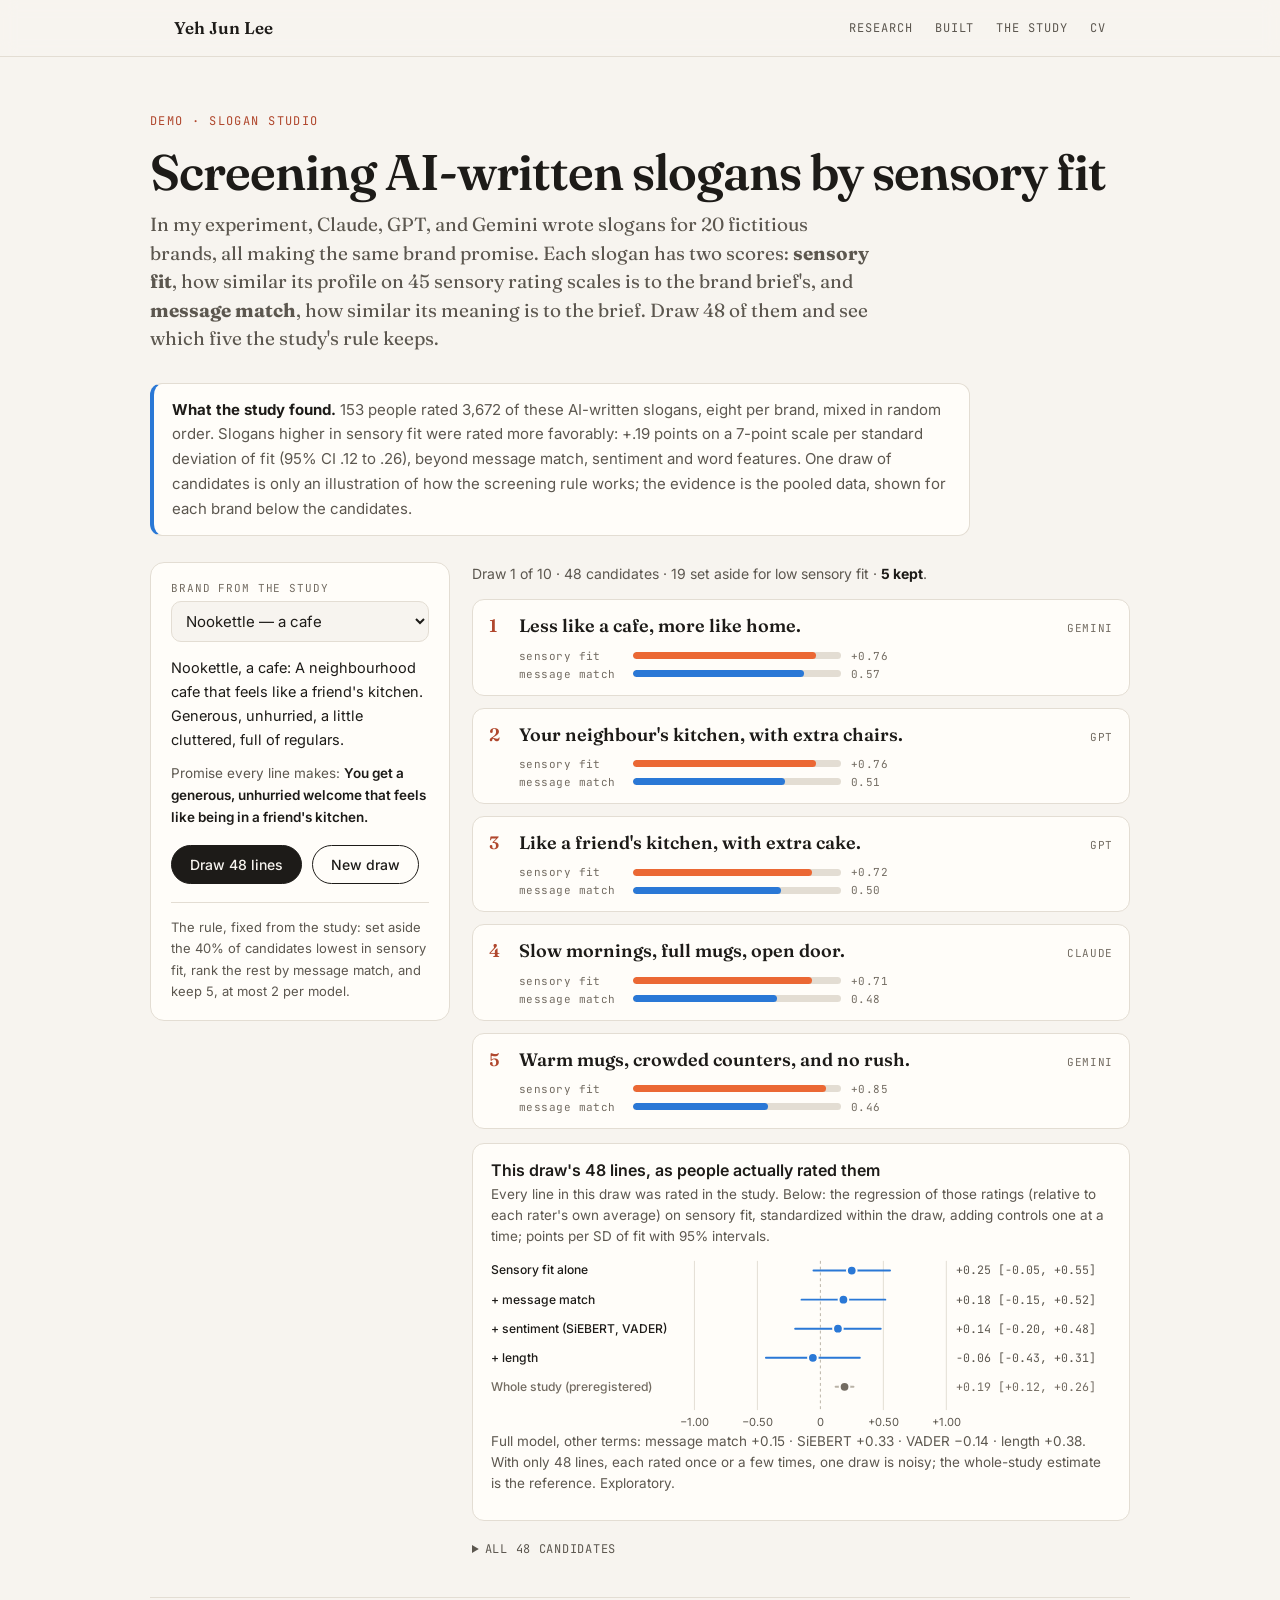
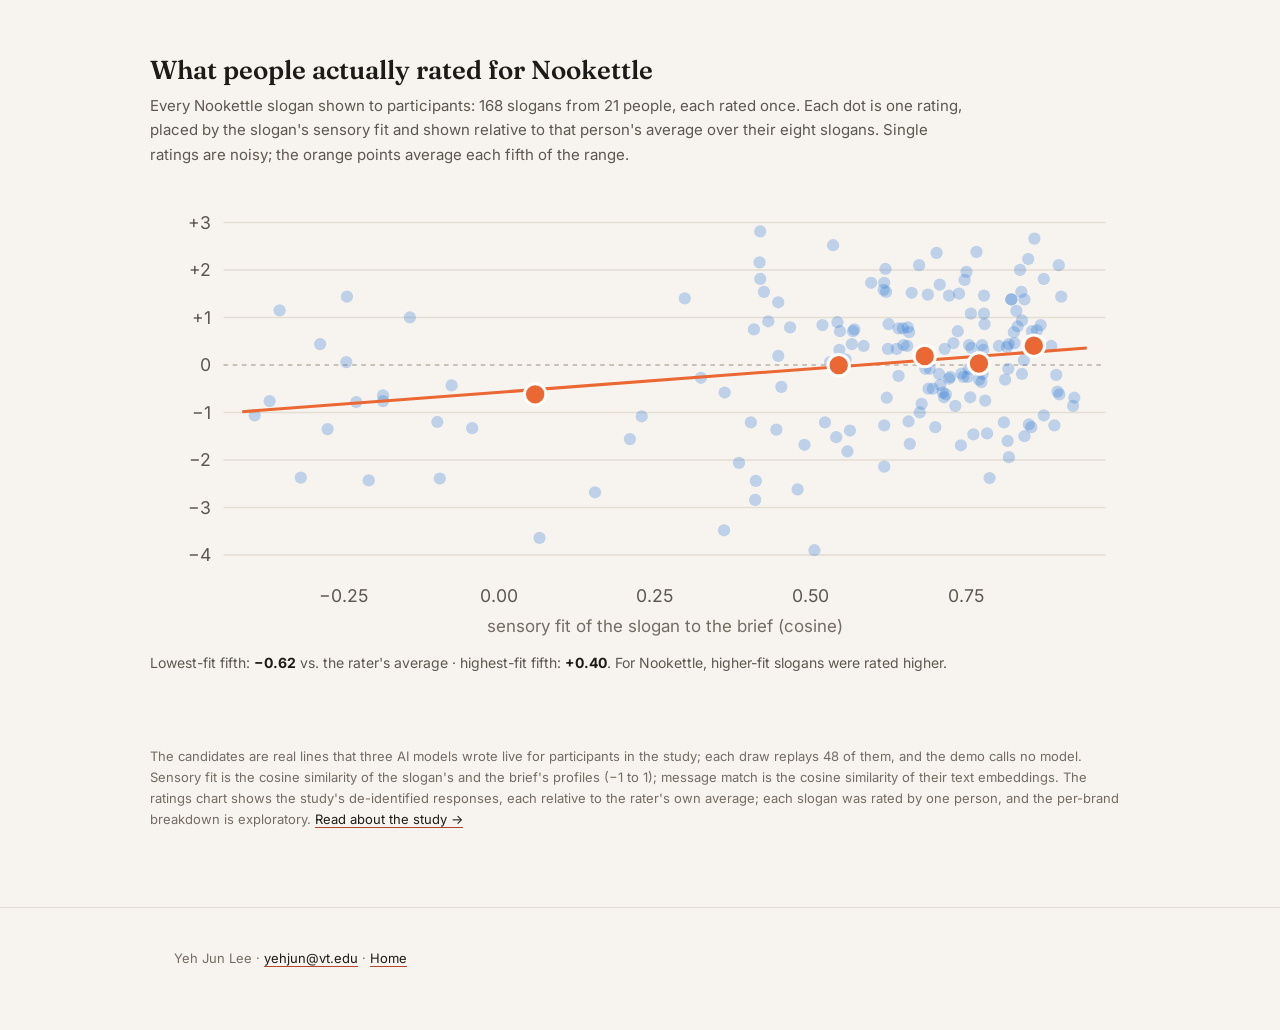
==== commit fffeae1a: "Demo: per-draw mini regression on real ratings with controls added stepwise; rating column in candid" ====
--- a/studio/index.html
+++ b/studio/index.html
@@ -59,6 +59,13 @@
 .rline{stroke:var(--c2);stroke-width:2}
 .rsum{font-size:14px;color:var(--soft);margin:10px 0 0}
 .rsum b{color:var(--ink)}
+.mini{background:var(--card);border:1px solid var(--line);border-radius:12px;padding:16px 18px;margin-top:14px}
+.mini .mh{font:600 16px Inter,sans-serif;margin:0 0 4px}
+.mini .ms{font-size:13.5px;color:var(--soft);margin:0 0 10px;line-height:1.55}
+.mini svg{width:100%;height:auto;display:block}
+.mini .ml{font:500 12.5px Inter,sans-serif;fill:var(--ink)}
+.mini .mv{font:400 12px 'JetBrains Mono',monospace;fill:var(--soft)}
+.mini .mref .ml,.mini .mref .mv{fill:var(--faint)}
 </style>
 </head>
 <body>
@@ -111,7 +118,7 @@
 const meters = c => `<div class="mt"><span>sensory fit</span>${bar("feel", (c.p + 1) / 2)}<span>${f2(c.p)}</span><span>message match</span>${bar("msg", c.s / 0.7)}<span>${c.s.toFixed(2)}</span></div>`;
 
 function build(d) {
-  const R = D.rule, C = d.idx.map(i => ({...B.lines[i]}));
+  const R = D.rule, C = d.idx.map(i => ({...B.lines[i], i}));
   const P = C.map(c => c.p), S = C.map(c => c.s), mp = mean(P), sp = sd(P), ms = mean(S), ss = sd(S);
   C.forEach(c => { const zp = (c.p - mp) / sp, zs = (c.s - ms) / ss;
     c.out = c.p < d.cut; c.ex = R.b_low * Math.min(zp, 0) + R.b_high * Math.max(zp, 0) + R.b_sem * zs; });
@@ -123,13 +130,14 @@
   const nOut = C.filter(c => c.out).length;
   let h = `<p class="sum">Draw ${drawNo % B.draws.length + 1} of ${B.draws.length} · ${C.length} candidates · ${nOut} set aside for low sensory fit · <b>${P.length} kept</b>.</p><div class="cards">`;
   h += P.map(c => `<div class="pick"><div class="top"><span class="rk">${c.rank}</span><span class="ln">${esc(c.t)}</span><span class="gen">${GEN[c.g] || esc(c.g)}</span></div>${meters(c)}</div>`).join("");
-  h += `</div><details class="all"><summary>All ${C.length} candidates</summary><div class="tw"><table id="tbl"></table></div></details>`;
+  h += `</div>${mini(C)}<details class="all"><summary>All ${C.length} candidates</summary><div class="tw"><table id="tbl"></table></div></details>`;
   $("#out").innerHTML = h; table(C);
 }
 function table(C) {
-  const key = {feel: "p", message: "s"}[sortKey], rows = C.slice().sort((a, b) => b[key] - a[key]);
-  let h = `<tr><th></th><th>line</th><th data-k="feel">sensory fit</th><th data-k="message">message match</th></tr>`;
-  for (const c of rows) h += `<tr class="${c.out ? "out" : ""} ${c.rank ? "pk" : ""}"><td>${c.rank || (c.out ? "×" : "")}</td><td>${esc(c.t)} <span class="tag">${GEN[c.g] || esc(c.g)}</span></td><td class="n">${f2(c.p)}</td><td class="n">${c.s.toFixed(2)}</td></tr>`;
+  const ex = c => (LX && LX[B.id] ? LX[B.id][c.i] : null);
+  const val = {feel: c => c.p, message: c => c.s, rating: c => (ex(c) ? ex(c)[0] : -9)}[sortKey], rows = C.slice().sort((a, b) => val(b) - val(a));
+  let h = `<tr><th></th><th>line</th><th data-k="feel">sensory fit</th><th data-k="message">message match</th><th data-k="rating">rating</th></tr>`;
+  for (const c of rows) { const e = ex(c); h += `<tr class="${c.out ? "out" : ""} ${c.rank ? "pk" : ""}"><td>${c.rank || (c.out ? "×" : "")}</td><td>${esc(c.t)} <span class="tag">${GEN[c.g] || esc(c.g)}</span></td><td class="n">${f2(c.p)}</td><td class="n">${c.s.toFixed(2)}</td><td class="n">${e ? f2(e[0]) + (e[1] > 1 ? ` <span class="tag">×${e[1]}</span>` : "") : ""}</td></tr>`; }
   $("#tbl").innerHTML = h;
   document.querySelectorAll("#tbl th[data-k]").forEach(th => th.onclick = () => { sortKey = th.dataset.k; table(C); });
 }
@@ -137,6 +145,42 @@
   B = D.briefs.find(b => b.id === $("#brand").value); drawNo = 0;
   $("#brief").textContent = `${B.brand}, ${B.category}: ${B.brief}`;
   $("#promise").innerHTML = `Promise every line makes: <b>${esc(B.promise)}</b>`;
+}
+
+// Mini regression on one draw: each of the 48 lines was rated in the study (relative to the rater's own average).
+let LX;
+function ols(X, y) {
+  const n = X.length, k = X[0].length, A = Array.from({ length: k }, () => Array(k + 1).fill(0));
+  for (let r = 0; r < n; r++) for (let i = 0; i < k; i++) { for (let j = 0; j < k; j++) A[i][j] += X[r][i] * X[r][j]; A[i][k] += X[r][i] * y[r]; }
+  const N = A.map((row, i) => row.slice(0, k).concat(Array.from({ length: k }, (_, j) => +(i === j))));
+  for (let c = 0; c < k; c++) { let p = c; for (let r = c + 1; r < k; r++) if (Math.abs(N[r][c]) > Math.abs(N[p][c])) p = r; [N[c], N[p]] = [N[p], N[c]];
+    const v = N[c][c]; for (let j = 0; j < 2 * k; j++) N[c][j] /= v;
+    for (let r = 0; r < k; r++) if (r !== c) { const f = N[r][c]; for (let j = 0; j < 2 * k; j++) N[r][j] -= f * N[c][j]; } }
+  const inv = N.map(row => row.slice(k)), b = inv.map(row => row.reduce((s, v, j) => s + v * A[j][k], 0));
+  let sse = 0; for (let r = 0; r < n; r++) { const e = y[r] - X[r].reduce((s, v, j) => s + v * b[j], 0); sse += e * e; }
+  const s2 = sse / (n - k), se = inv.map((row, i) => Math.sqrt(s2 * row[i])), t = 1.96 + 2.4 / (n - k);
+  return b.map((v, i) => ({ b: v, lo: v - t * se[i], hi: v + t * se[i] }));
+}
+function mini(C) {
+  if (!LX || !LX[B.id]) return '';
+  const rows = C.map(c => { const e = LX[B.id][c.i]; return { y: e[0], fit: e[5], mean: c.s, sieb: e[2], vader: e[3], len: e[4] }; });
+  const z = k => { const v = rows.map(r => r[k]), m = mean(v), s = sd(v); return v.map(x => (x - m) / s); };
+  const Z = { fit: z('fit'), mean: z('mean'), sieb: z('sieb'), vader: z('vader'), len: z('len') }, y = rows.map(r => r.y);
+  const fitRow = keys => ols(rows.map((_, r) => [1].concat(keys.map(k => Z[k][r]))), y);
+  const M = [['Sensory fit alone', ['fit']], ['+ message match', ['fit', 'mean']], ['+ sentiment (SiEBERT, VADER)', ['fit', 'mean', 'sieb', 'vader']], ['+ length', ['fit', 'mean', 'sieb', 'vader', 'len']]];
+  const res = M.map(m => ({ label: m[0], est: fitRow(m[1]) }));
+  const full = res[3].est, lad = res.map(r => ({ label: r.label, ...r.est[1] })).concat([{ label: 'Whole study (preregistered)', b: 0.192, lo: 0.121, hi: 0.263, ref: true }]);
+  const W = 640, rh = 30, L = 210, Rr = 170, H = lad.length * rh + 30, lo = Math.min(-1, ...lad.map(r => r.lo)), hi = Math.max(1, ...lad.map(r => r.hi));
+  const x = v => L + (v - lo) / (hi - lo) * (W - L - Rr);
+  let svg = `<svg viewBox="0 0 ${W} ${H}" role="img" aria-label="Sensory-fit coefficient as controls are added">`;
+  [-1, -0.5, 0, 0.5, 1].filter(t => t >= lo && t <= hi).forEach(t => { svg += `<line x1="${x(t)}" x2="${x(t)}" y1="4" y2="${H - 22}" class="${t === 0 ? 'czero' : 'cgrid'}"/><text x="${x(t)}" y="${H - 6}" class="ct" text-anchor="middle">${t === 0 ? '0' : f2(t)}</text>`; });
+  lad.forEach((r, i) => { const cy = 14 + i * rh;
+    svg += `<g class="${r.ref ? 'mref' : ''}"><text x="0" y="${cy + 4}" class="ml">${r.label}</text><line x1="${x(r.lo)}" x2="${x(r.hi)}" y1="${cy}" y2="${cy}" class="cci${r.ref ? ' m' : ''}"/><circle cx="${x(r.b)}" cy="${cy}" r="5" class="cdot${r.ref ? ' m' : ''}"/><text x="${W - Rr + 10}" y="${cy + 4}" class="mv">${f2(r.b)} [${f2(r.lo)}, ${f2(r.hi)}]</text></g>`; });
+  svg += '</svg>';
+  const nm = ['message match', 'SiEBERT', 'VADER', 'length'];
+  return `<div class="mini"><div class="mh">This draw's ${C.length} lines, as people actually rated them</div>` +
+    `<p class="ms">Every line in this draw was rated in the study. Below: the regression of those ratings (relative to each rater's own average) on sensory fit, standardized within the draw, adding controls one at a time; points per SD of fit with 95% intervals.</p>${svg}` +
+    `<p class="ms">Full model, other terms: ${nm.map((n, i) => `${n} ${f2(full[i + 2].b)}`).join(' · ')}. With only ${C.length} lines, each rated once or a few times, one draw is noisy; the whole-study estimate is the reference. Exploratory.</p></div>`;
 }
 
 // Real responses for the selected brand: each dot is one slogan rated by one person, relative to that person's own average.
@@ -186,6 +230,7 @@
   $("#again").onclick = () => { drawNo += 1; render(); };
   pickBrand(); render();
   fetch("s9-ratings.json").then(r => r.json()).then(j => { RT = j; rated(); });
+  fetch("s9-lines.json").then(r => r.json()).then(j => { LX = j; render(); });
 }).catch(() => { $("#out").innerHTML = `<p class="empty">The study data could not be loaded. Please reload the page.</p>`; });
 </script>
 </body>
